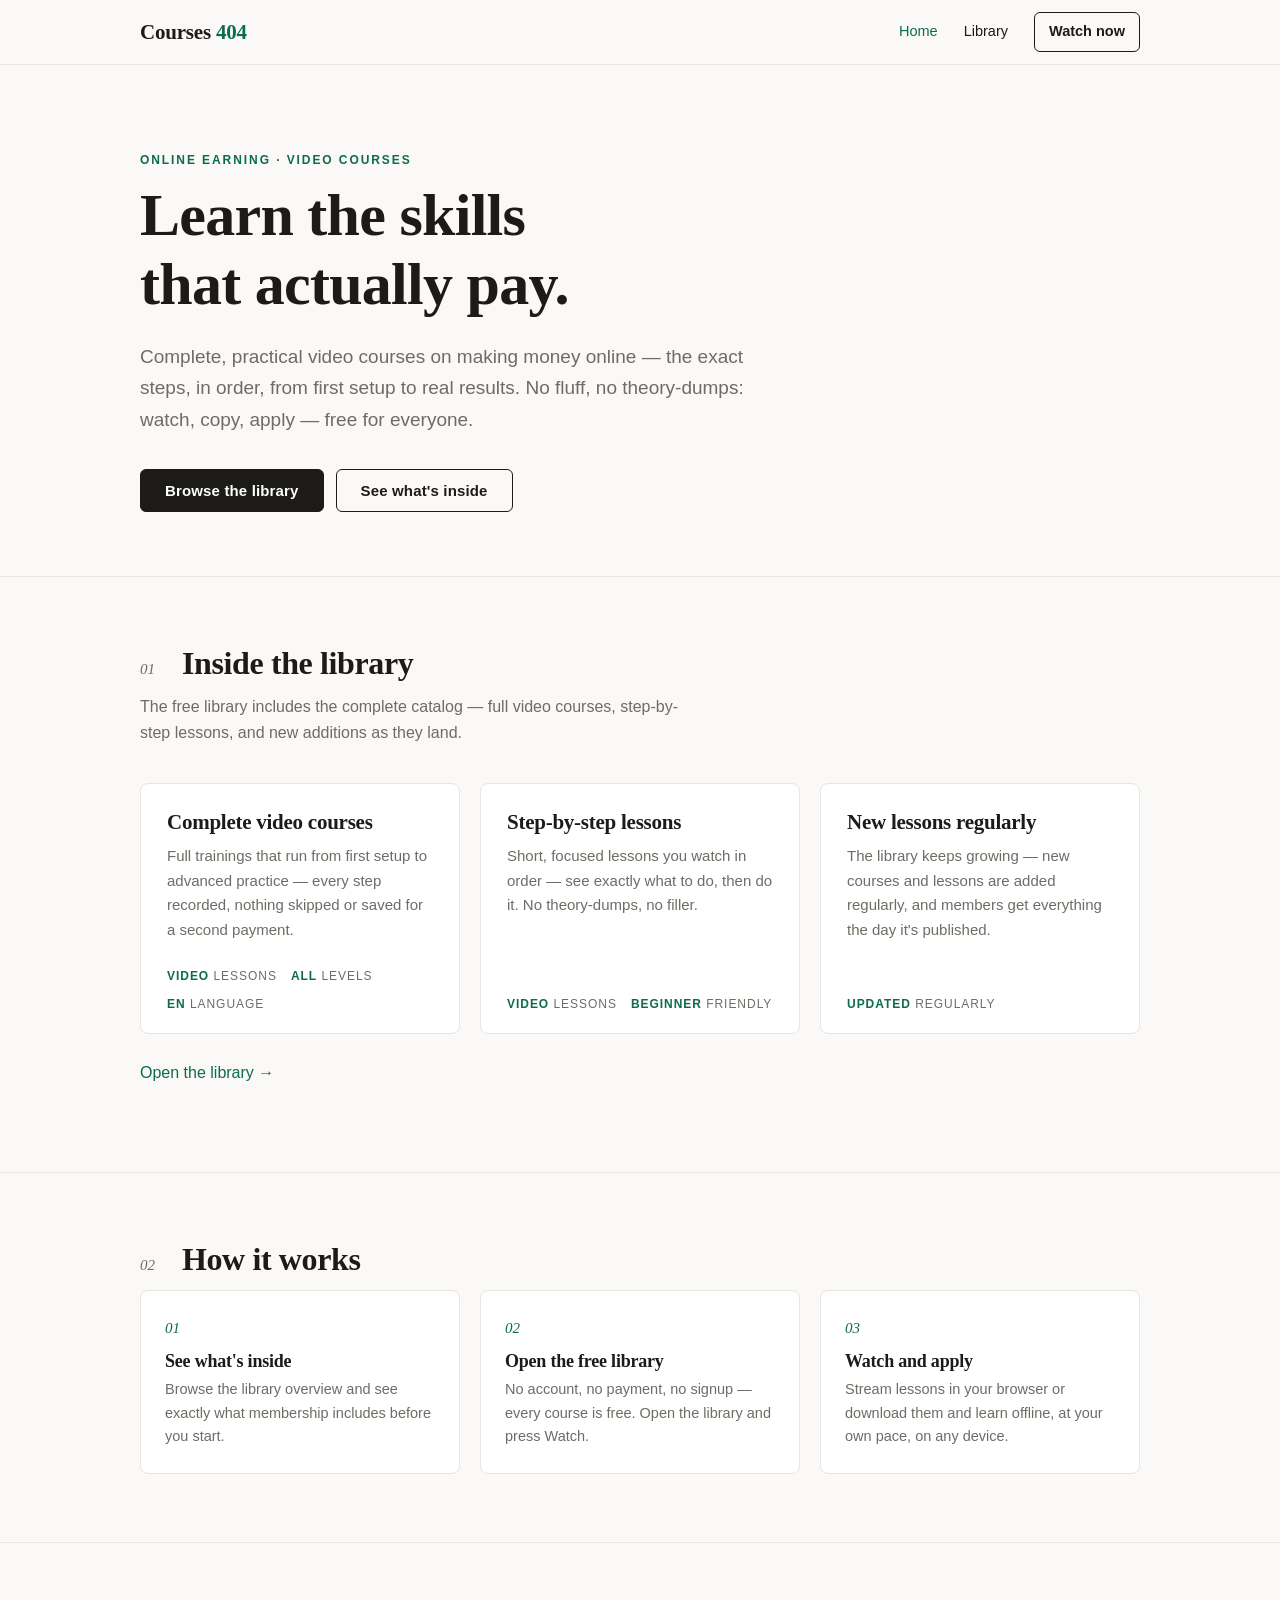
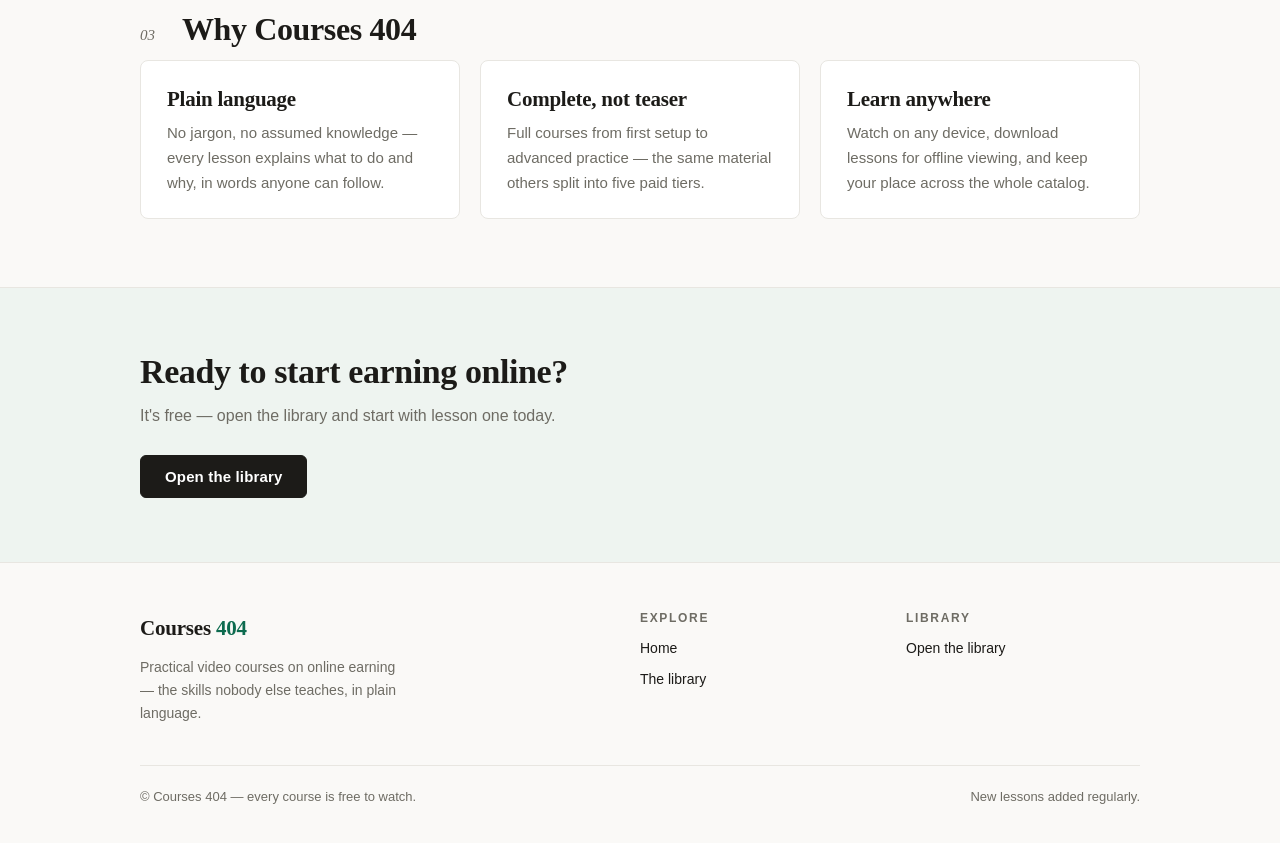
==== docs/index.html @ 945742cc "Initial commit" ====
<!doctype html>
<html lang="en">
<head>
<meta charset="utf-8">
<meta name="viewport" content="width=device-width, initial-scale=1">
<title>Courses 404 — Online Earning Video Courses</title>
<meta name="description" content="Free practical video courses on online earning — complete trainings that teach skills that pay, in plain language, at your own pace.">
<link rel="canonical" href="https://__SITE_URL__/">
<link rel="icon" href="data:image/svg+xml,%3Csvg xmlns='http://www.w3.org/2000/svg' viewBox='0 0 64 64'%3E%3Crect width='64' height='64' rx='12' fill='%231c1b18'/%3E%3Ctext x='32' y='42' font-family='Georgia,serif' font-size='30' font-weight='bold' fill='%23ffffff' text-anchor='middle'%3E404%3C/text%3E%3C/svg%3E">
<meta property="og:type" content="website">
<meta property="og:site_name" content="Courses 404">
<meta property="og:title" content="Courses 404 — Online Earning Video Courses">
<meta property="og:description" content="Free practical video courses on online earning — complete trainings that teach skills that pay, in plain language, at your own pace.">
<meta property="og:url" content="https://__SITE_URL__/">
<meta property="og:image" content="https://__SITE_URL__/assets/og-image.png">
<meta name="twitter:card" content="summary_large_image">
<meta name="twitter:title" content="Courses 404 — Online Earning Video Courses">
<meta name="twitter:description" content="Free practical video courses on online earning — complete trainings that teach skills that pay, in plain language, at your own pace.">
<meta name="twitter:image" content="https://__SITE_URL__/assets/og-image.png">


<script type="application/ld+json">
{"@context":"https://schema.org","@type":"WebSite",
 "name":"Courses 404",
 "url":"https://__SITE_URL__/",
 "description":"Free practical video courses on online earning — complete trainings that teach skills that pay, in plain language, at your own pace.",
 "publisher":{"@type":"Organization","name":"Courses 404",
              "url":"https://__SITE_URL__/"}}
</script>
<!-- ✏️ Google Search Console: after verifying at search.google.com/search-console,
     paste your meta tag content below and remove the comment markers.
<meta name="google-site-verification" content="PASTE_YOUR_CODE_HERE"> -->

<style>
:root{
  --bg:#faf9f7; --surface:#ffffff; --ink:#1c1b18; --muted:#6e6c64;
  --line:#e8e6e1; --line-strong:#d9d6ce;
  --accent:#0d6b4f; --accent-dark:#0a5740; --accent-soft:#eef4f0;
  --radius:8px;
  --serif:"Iowan Old Style","Palatino Linotype",Palatino,Georgia,"Times New Roman",serif;
  --sans:-apple-system,BlinkMacSystemFont,"Segoe UI",Roboto,"Helvetica Neue",Arial,sans-serif;
  --mono:ui-monospace,"SF Mono",SFMono-Regular,Menlo,Consolas,monospace;
}
*{box-sizing:border-box}
body{margin:0;background:var(--bg);color:var(--ink);font:16px/1.65 var(--sans);
  -webkit-font-smoothing:antialiased;text-rendering:optimizeLegibility}
.container{max-width:1080px;margin:0 auto;padding:0 clamp(20px,4vw,40px)}
a{color:var(--accent);text-decoration:none}
a:hover{text-decoration:underline}
img{max-width:100%;display:block}
h1,h2,h3{font-family:var(--serif);font-weight:600;letter-spacing:-.012em;line-height:1.15}
p{margin:0 0 1.1em}
:focus-visible{outline:2px solid var(--accent);outline-offset:2px}

/* ── header ─────────────────────────────────────────── */
.site-header{border-bottom:1px solid var(--line);background:var(--bg);
  position:sticky;top:0;z-index:20}
.header-inner{display:flex;align-items:center;justify-content:space-between;
  gap:20px;min-height:64px}
.brand{font-family:var(--serif);font-size:21px;font-weight:700;color:var(--ink);
  letter-spacing:-.01em}
.brand:hover{text-decoration:none}
.brand em{font-style:normal;color:var(--accent)}
.site-nav{display:flex;align-items:center;gap:26px}
.site-nav a{color:var(--ink);font-size:14.5px;font-weight:500}
.site-nav a:hover{color:var(--accent);text-decoration:none}
.site-nav a.active{color:var(--accent)}
.site-nav a.nav-cta{border:1px solid var(--ink);border-radius:6px;padding:7px 14px;
  font-weight:600;transition:.15s}
.site-nav a.nav-cta:hover{background:var(--ink);color:#fff}
.nav-toggle{display:none;background:none;border:1px solid var(--line-strong);
  border-radius:6px;padding:8px 12px;font:600 13px var(--sans);color:var(--ink);
  cursor:pointer}
@media(max-width:760px){
  .nav-toggle{display:block}
  .site-nav{display:none;position:absolute;top:64px;left:0;right:0;
    background:var(--bg);border-bottom:1px solid var(--line);flex-direction:column;
    align-items:flex-start;gap:0;padding:8px 24px 16px}
  .site-nav a{padding:10px 0;width:100%;border-top:1px solid var(--line)}
  .site-nav a.nav-cta{border:0;padding:10px 0;width:100%}
  .site-nav.open{display:flex}
}

/* ── buttons ────────────────────────────────────────── */
.btn{display:inline-block;padding:12px 24px;border-radius:6px;border:1px solid var(--ink);
  font:600 15px var(--sans);cursor:pointer;text-decoration:none;transition:.15s;
  letter-spacing:.01em}
.btn:hover{text-decoration:none}
.btn-primary{background:var(--ink);color:#fff}
.btn-primary:hover{background:#000}
.btn-outline{background:transparent;color:var(--ink)}
.btn-outline:hover{border-color:var(--accent);color:var(--accent)}
.btn-sm{padding:8px 14px;font-size:13.5px}

/* ── hero / sections ───────────────────────────────── */
.hero{padding-top:88px;padding-bottom:64px}
.eyebrow{font:600 12px var(--sans);letter-spacing:.16em;text-transform:uppercase;
  color:var(--accent);margin:0 0 14px}
.hero h1{font-size:clamp(38px,5.6vw,60px);margin:0 0 22px;max-width:16ch}
.hero .lead{font-size:19px;color:var(--muted);max-width:58ch;margin:0 0 34px}
.hero .actions{display:flex;gap:12px;flex-wrap:wrap}
.section{border-top:1px solid var(--line);padding:68px 0}
.section-head{display:flex;align-items:baseline;gap:14px;margin-bottom:12px}
.section-head .no{font-family:var(--serif);font-style:italic;color:var(--muted);
  font-size:15px;min-width:28px}
.section-head h2{font-size:clamp(26px,3.4vw,32px);margin:0}
.section-sub{color:var(--muted);max-width:62ch;margin:0 0 36px}

/* ── cards ──────────────────────────────────────────── */
.grid{display:grid;gap:20px;grid-template-columns:repeat(auto-fill,minmax(300px,1fr))}
.card{background:var(--surface);border:1px solid var(--line);border-radius:var(--radius);
  padding:26px 26px 22px;display:flex;flex-direction:column;gap:10px;
  transition:border-color .15s}
.card:hover{border-color:var(--line-strong)}
.card h3{font-size:21px;margin:0}
.card p{color:var(--muted);font-size:15px;margin:0}
.card .meta{margin-top:auto;padding-top:16px;display:flex;gap:14px;flex-wrap:wrap;
  font:500 12px var(--sans);letter-spacing:.08em;text-transform:uppercase;color:var(--muted)}
.card .meta b{color:var(--accent);font-weight:600}

/* course detail card */
.course-card{grid-column:1/-1;display:grid;gap:28px;
  grid-template-columns:1.4fr 1fr}
@media(max-width:820px){.course-card{grid-template-columns:1fr}}
.course-card ul{margin:14px 0 0;padding:0;list-style:none}
.course-card ul li{padding:9px 0 9px 26px;border-top:1px solid var(--line);
  font-size:15px;position:relative}
.course-card ul li::before{content:"";position:absolute;left:2px;top:16px;width:10px;
  height:10px;border:2px solid var(--accent);border-radius:50%}

/* ── steps ──────────────────────────────────────────── */
.steps{display:grid;gap:20px;grid-template-columns:repeat(auto-fit,minmax(240px,1fr));
  counter-reset:step}
.step{background:var(--surface);border:1px solid var(--line);border-radius:var(--radius);
  padding:24px}
.step::before{counter-increment:step;content:counter(step,decimal-leading-zero);
  font-family:var(--serif);font-style:italic;font-size:15px;color:var(--accent)}
.step h3{font-size:18px;margin:10px 0 6px}
.step p{color:var(--muted);font-size:14.5px;margin:0}

/* ── CTA band / footer ──────────────────────────────── */
.cta-band{border-top:1px solid var(--line);background:var(--accent-soft);padding:64px 0}
.cta-band h2{font-size:clamp(26px,3.4vw,34px);margin:0 0 12px}
.cta-band p{color:var(--muted);max-width:56ch;margin:0 0 26px}
.site-footer{border-top:1px solid var(--line);padding:48px 0 36px;font-size:14px}
.footer-grid{display:grid;gap:32px;grid-template-columns:2fr 1fr 1fr}
@media(max-width:720px){.footer-grid{grid-template-columns:1fr}}
.site-footer h4{font:600 12px var(--sans);letter-spacing:.14em;text-transform:uppercase;
  color:var(--muted);margin:0 0 12px}
.site-footer a{color:var(--ink)}
.site-footer a:hover{color:var(--accent)}
.site-footer .about{color:var(--muted);max-width:34ch;margin:10px 0 0}
.footer-links{display:flex;flex-direction:column;gap:8px}
.foot-bottom{border-top:1px solid var(--line);margin-top:40px;padding-top:20px;
  color:var(--muted);font-size:13px;display:flex;justify-content:space-between;
  gap:12px;flex-wrap:wrap}

/* ── prose pages (about/faq/contact) ────────────────── */
.page-head{padding-top:64px;padding-bottom:40px;border-bottom:1px solid var(--line)}
.page-head h1{font-size:clamp(34px,5vw,48px);margin:8px 0 14px}
.page-head .lead{color:var(--muted);font-size:18px;max-width:60ch;margin:0}
.prose{padding-top:48px;padding-bottom:64px;max-width:720px}
.prose h2{font-size:24px;margin:44px 0 14px}
.prose h3{font-size:19px;margin:32px 0 10px}
.faq-item{border-top:1px solid var(--line);padding:22px 0}
.faq-item h3{font-size:17.5px;margin:0 0 8px;font-family:var(--sans);font-weight:600}
.faq-item p{color:var(--muted);margin:0}
.contact-card{background:var(--surface);border:1px solid var(--line);
  border-radius:var(--radius);padding:30px;margin-top:8px}
.contact-card a{font-size:17px;font-weight:600}
.note{border-left:3px solid var(--accent);background:var(--accent-soft);
  padding:14px 18px;border-radius:0 6px 6px 0;font-size:14.5px;color:var(--ink)}
</style>
</head>
<body>
<header class="site-header">
  <div class="container header-inner">
    <a class="brand" href="index.html">Courses&nbsp;<em>404</em></a>
    <nav class="site-nav" id="nav">
      <a href="index.html" class="active">Home</a>
      <a href="library.html">Library</a>
      <a class="nav-cta" href="library.html">Watch now</a>
    </nav>
    <button class="nav-toggle" id="navToggle" aria-controls="nav" aria-expanded="false">Menu</button>
  </div>
</header>

<main>
  <section class="hero container">
    <!-- ✏️ EDIT ME: your main headline + intro. These words are what Google ranks. -->
    <p class="eyebrow">Online earning · video courses</p>
    <h1>Learn the skills that actually pay.</h1>
    <p class="lead">Complete, practical video courses on making money online —
    the exact steps, in order, from first setup to real results.
    No fluff, no theory-dumps: watch, copy, apply — free for everyone.</p>
    <div class="actions">
      <a class="btn btn-primary" href="library.html">Browse the library</a>
      <a class="btn btn-outline" href="#courses">See what's inside</a>
    </div>
  </section>

  <section class="section" id="courses">
    <div class="container">
      <div class="section-head"><span class="no">01</span><h2>Inside the library</h2></div>
      <p class="section-sub">The free library includes the complete catalog — full
      video courses, step-by-step lessons, and new additions as they land.</p>
      <div class="grid">
        <article class="card">
          <h3>Complete video courses</h3>
          <p>Full trainings that run from first setup to advanced practice —
          every step recorded, nothing skipped or saved for a second payment.</p>
          <div class="meta"><span><b>Video</b> lessons</span><span><b>All</b> levels</span><span><b>EN</b> language</span></div>
        </article>
        <article class="card">
          <h3>Step-by-step lessons</h3>
          <p>Short, focused lessons you watch in order — see exactly what to
          do, then do it. No theory-dumps, no filler.</p>
          <div class="meta"><span><b>Video</b> lessons</span><span><b>Beginner</b> friendly</span></div>
        </article>
        <article class="card">
          <h3>New lessons regularly</h3>
          <p>The library keeps growing — new courses and lessons are added
          regularly, and members get everything the day it's published.</p>
          <div class="meta"><span><b>Updated</b> regularly</span></div>
        </article>
      </div>
      <p style="margin-top:26px"><a href="library.html">Open the library →</a></p>
    </div>
  </section>

  <section class="section">
    <div class="container">
      <div class="section-head"><span class="no">02</span><h2>How it works</h2></div>
      <div class="steps">
        <div class="step">
          <h3>See what's inside</h3>
          <p>Browse the library overview and see exactly what membership
          includes before you start.</p>
        </div>
        <div class="step">
          <h3>Open the free library</h3>
          <p>No account, no payment, no signup — every course is free.
          Open the library and press Watch.</p>
        </div>
        <div class="step">
          <h3>Watch and apply</h3>
          <p>Stream lessons in your browser or download them and learn offline,
          at your own pace, on any device.</p>
        </div>
      </div>
    </div>
  </section>

  <section class="section">
    <div class="container">
      <div class="section-head"><span class="no">03</span><h2>Why Courses 404</h2></div>
      <div class="grid">
        <article class="card">
          <h3>Plain language</h3>
          <p>No jargon, no assumed knowledge — every lesson explains what to
          do and why, in words anyone can follow.</p>
        </article>
        <article class="card">
          <h3>Complete, not teaser</h3>
          <p>Full courses from first setup to advanced practice — the same
          material others split into five paid tiers.</p>
        </article>
        <article class="card">
          <h3>Learn anywhere</h3>
          <p>Watch on any device, download lessons for offline viewing, and
          keep your place across the whole catalog.</p>
        </article>
      </div>
    </div>
  </section>

  <section class="cta-band">
    <div class="container">
      <h2>Ready to start earning online?</h2>
      <p>It's free — open the library and start with lesson one
      today.</p>
      <a class="btn btn-primary" href="library.html">Open the library</a>
    </div>
  </section>
</main>

<footer class="site-footer">
  <div class="container">
    <div class="footer-grid">
      <div>
        <a class="brand" href="index.html">Courses&nbsp;<em>404</em></a>
        <p class="about">Practical video courses on online earning — the skills
        nobody else teaches, in plain language.</p>
      </div>
      <div>
        <h4>Explore</h4>
        <div class="footer-links">
          <a href="index.html">Home</a>
          <a href="library.html">The library</a>
        </div>
      </div>
      <div>
        <h4>Library</h4>
        <div class="footer-links">
          <a href="library.html">Open the library</a>
        </div>
      </div>
    </div>
    <div class="foot-bottom">
      <span>© Courses 404 — every course is free to watch.</span>
      <span>New lessons added regularly.</span>
    </div>
  </div>
</footer>
<script>
(function(){var b=document.getElementById('navToggle'),n=document.getElementById('nav');
if(!b||!n)return;b.addEventListener('click',function(){var o=n.classList.toggle('open');
b.setAttribute('aria-expanded',o)});})();
</script>
</body>
</html>
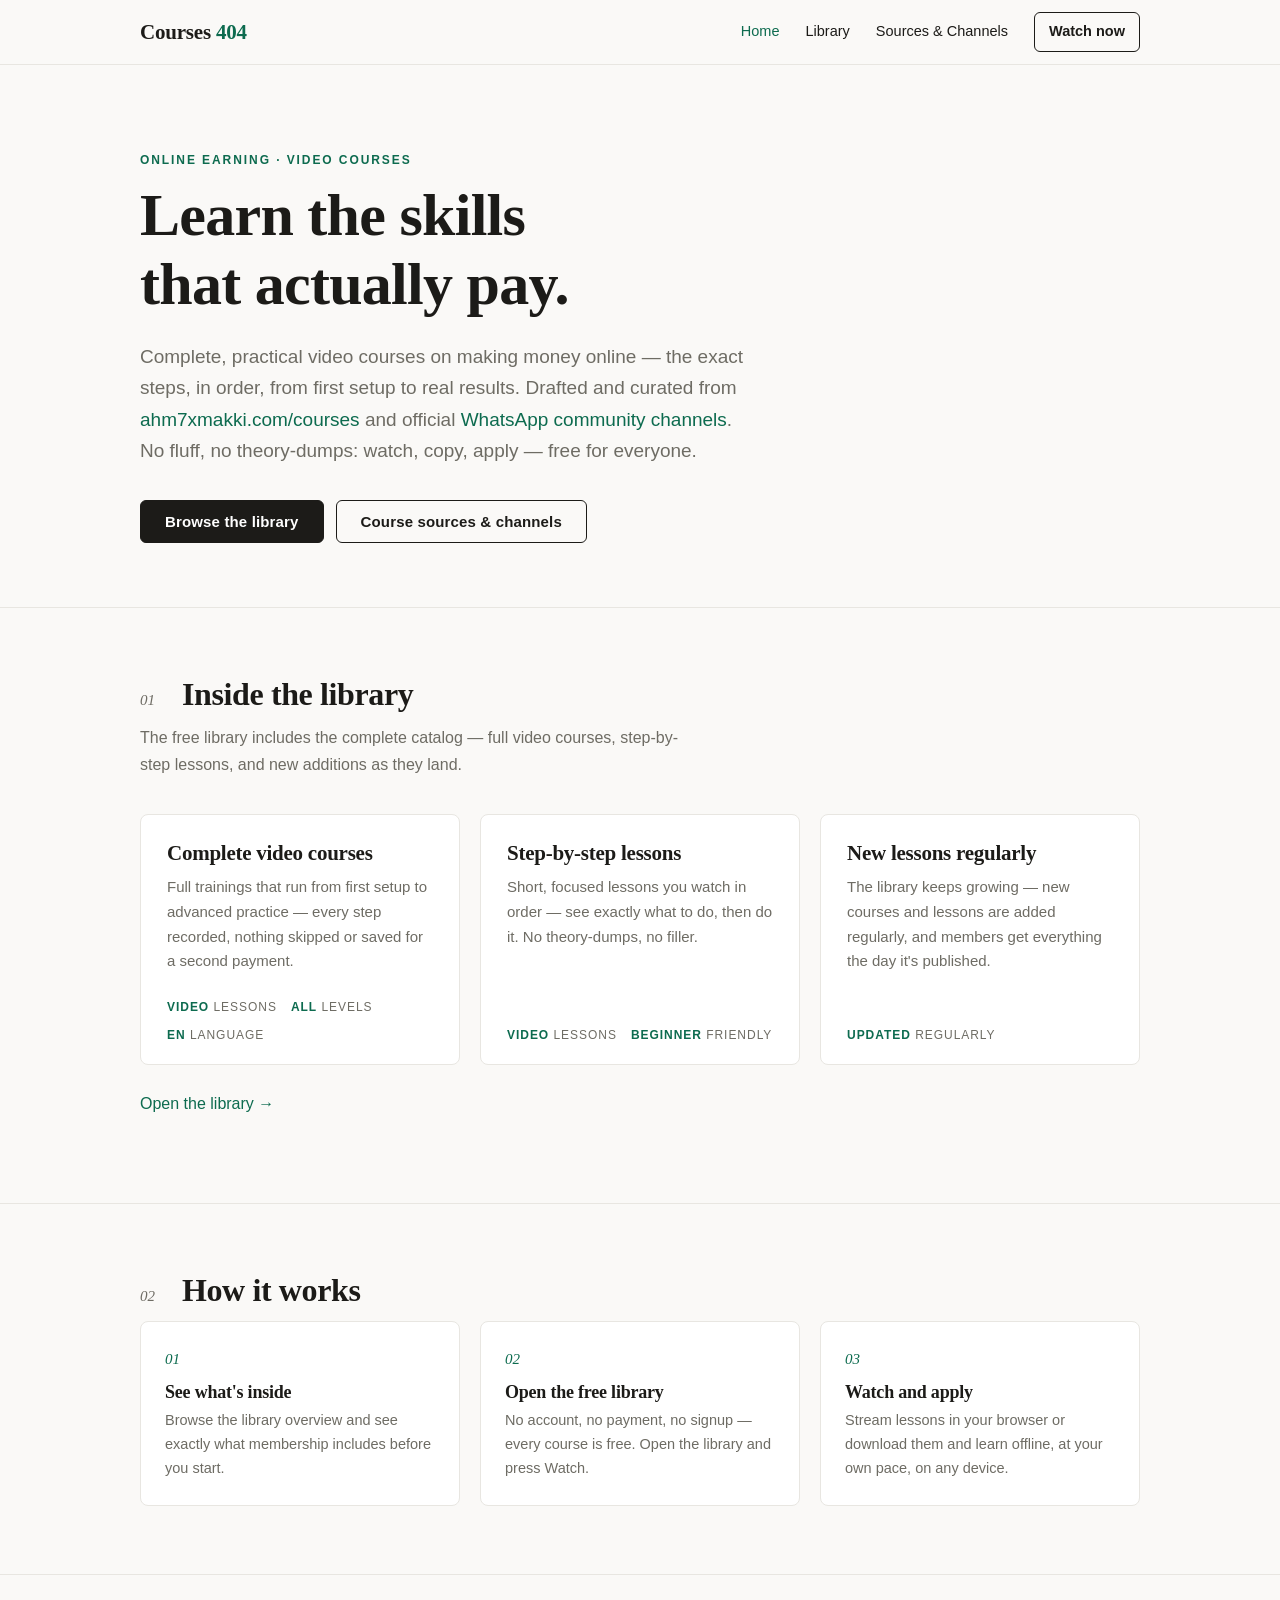
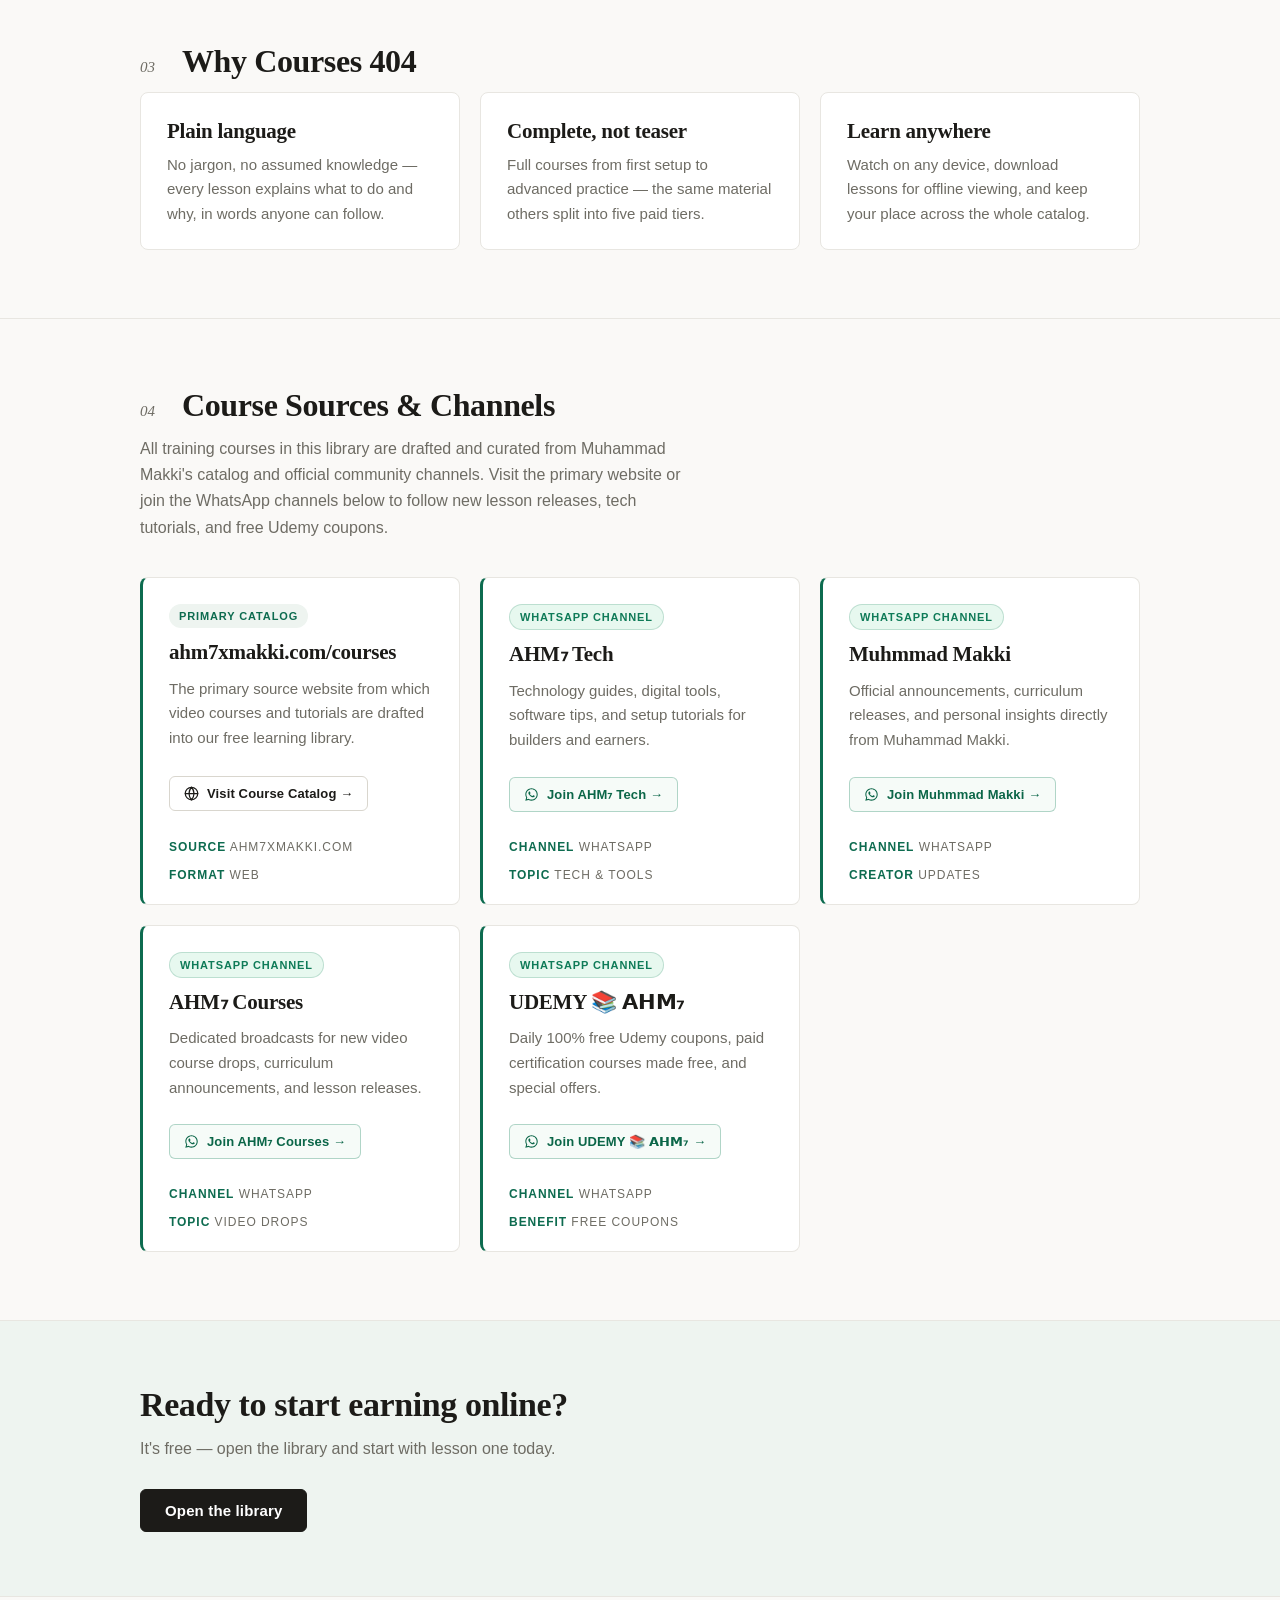
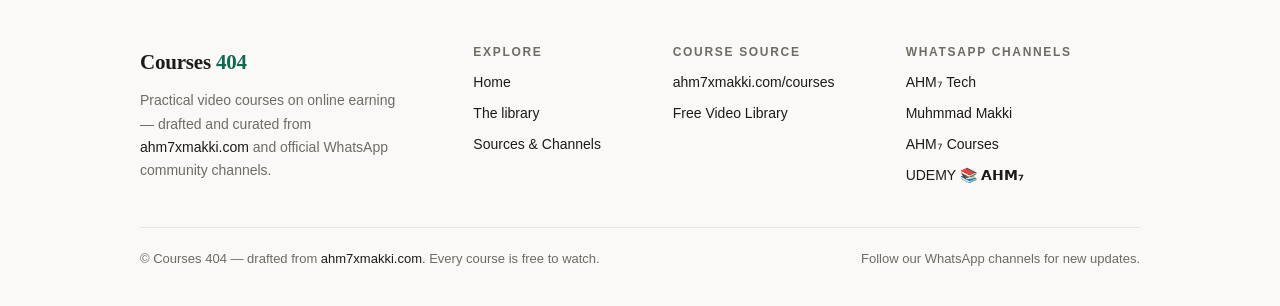
==== commit 79d5fc53: "Add course source attribution and official WhatsApp channels" ====
--- a/docs/index.html
+++ b/docs/index.html
@@ -5,27 +5,27 @@
 <meta name="viewport" content="width=device-width, initial-scale=1">
 <title>Courses 404 — Online Earning Video Courses</title>
 <meta name="description" content="Free practical video courses on online earning — complete trainings that teach skills that pay, in plain language, at your own pace.">
-<link rel="canonical" href="https://__SITE_URL__/">
+<link rel="canonical" href="https://rutaabali3.github.io/COURSES_404/">
 <link rel="icon" href="data:image/svg+xml,%3Csvg xmlns='http://www.w3.org/2000/svg' viewBox='0 0 64 64'%3E%3Crect width='64' height='64' rx='12' fill='%231c1b18'/%3E%3Ctext x='32' y='42' font-family='Georgia,serif' font-size='30' font-weight='bold' fill='%23ffffff' text-anchor='middle'%3E404%3C/text%3E%3C/svg%3E">
 <meta property="og:type" content="website">
 <meta property="og:site_name" content="Courses 404">
 <meta property="og:title" content="Courses 404 — Online Earning Video Courses">
 <meta property="og:description" content="Free practical video courses on online earning — complete trainings that teach skills that pay, in plain language, at your own pace.">
-<meta property="og:url" content="https://__SITE_URL__/">
-<meta property="og:image" content="https://__SITE_URL__/assets/og-image.png">
+<meta property="og:url" content="https://rutaabali3.github.io/COURSES_404/">
+<meta property="og:image" content="https://rutaabali3.github.io/COURSES_404/assets/og-image.png">
 <meta name="twitter:card" content="summary_large_image">
 <meta name="twitter:title" content="Courses 404 — Online Earning Video Courses">
 <meta name="twitter:description" content="Free practical video courses on online earning — complete trainings that teach skills that pay, in plain language, at your own pace.">
-<meta name="twitter:image" content="https://__SITE_URL__/assets/og-image.png">
+<meta name="twitter:image" content="https://rutaabali3.github.io/COURSES_404/assets/og-image.png">
 
 
 <script type="application/ld+json">
 {"@context":"https://schema.org","@type":"WebSite",
  "name":"Courses 404",
- "url":"https://__SITE_URL__/",
+ "url":"https://rutaabali3.github.io/COURSES_404/",
  "description":"Free practical video courses on online earning — complete trainings that teach skills that pay, in plain language, at your own pace.",
  "publisher":{"@type":"Organization","name":"Courses 404",
-              "url":"https://__SITE_URL__/"}}
+              "url":"https://rutaabali3.github.io/COURSES_404/"}}
 </script>
 <!-- ✏️ Google Search Console: after verifying at search.google.com/search-console,
      paste your meta tag content below and remove the comment markers.
@@ -143,8 +143,9 @@
 .cta-band h2{font-size:clamp(26px,3.4vw,34px);margin:0 0 12px}
 .cta-band p{color:var(--muted);max-width:56ch;margin:0 0 26px}
 .site-footer{border-top:1px solid var(--line);padding:48px 0 36px;font-size:14px}
-.footer-grid{display:grid;gap:32px;grid-template-columns:2fr 1fr 1fr}
-@media(max-width:720px){.footer-grid{grid-template-columns:1fr}}
+.footer-grid{display:grid;gap:32px;grid-template-columns:1.8fr 1fr 1.2fr 1.4fr}
+@media(max-width:880px){.footer-grid{grid-template-columns:1fr 1fr}}
+@media(max-width:540px){.footer-grid{grid-template-columns:1fr}}
 .site-footer h4{font:600 12px var(--sans);letter-spacing:.14em;text-transform:uppercase;
   color:var(--muted);margin:0 0 12px}
 .site-footer a{color:var(--ink)}
@@ -154,6 +155,20 @@
 .foot-bottom{border-top:1px solid var(--line);margin-top:40px;padding-top:20px;
   color:var(--muted);font-size:13px;display:flex;justify-content:space-between;
   gap:12px;flex-wrap:wrap}
+
+/* ── source cards ───────────────────────────────────── */
+.source-card{border-left:3px solid var(--accent);gap:12px;transition:transform .15s, border-color .15s}
+.source-card:hover{transform:translateY(-2px);border-color:var(--accent)}
+.source-badge{display:inline-flex;align-items:center;gap:6px;font-size:11px;font-weight:600;
+  letter-spacing:.08em;text-transform:uppercase;padding:3px 10px;border-radius:20px;
+  background:var(--accent-soft);color:var(--accent);width:fit-content}
+.source-badge.wa{background:#e7f8ef;color:#0f7b58;border:1px solid rgba(15,123,88,.2)}
+.source-link-wrap{margin-top:auto;padding-top:12px}
+.source-btn{display:inline-flex;align-items:center;gap:8px;font-size:13px;padding:9px 14px;
+  border-color:var(--line-strong);border-radius:6px}
+.source-btn:hover{background:var(--accent);color:#fff;border-color:var(--accent);text-decoration:none}
+.source-btn.wa-btn{color:#0b6648;border-color:rgba(15,123,88,.3);background:#f6fbf8}
+.source-btn.wa-btn:hover{background:#0f7b58;color:#fff;border-color:#0f7b58}
 
 /* ── prose pages (about/faq/contact) ────────────────── */
 .page-head{padding-top:64px;padding-bottom:40px;border-bottom:1px solid var(--line)}
@@ -179,6 +194,7 @@
     <nav class="site-nav" id="nav">
       <a href="index.html" class="active">Home</a>
       <a href="library.html">Library</a>
+      <a href="#sources">Sources &amp; Channels</a>
       <a class="nav-cta" href="library.html">Watch now</a>
     </nav>
     <button class="nav-toggle" id="navToggle" aria-controls="nav" aria-expanded="false">Menu</button>
@@ -192,10 +208,12 @@
     <h1>Learn the skills that actually pay.</h1>
     <p class="lead">Complete, practical video courses on making money online —
     the exact steps, in order, from first setup to real results.
+    Drafted and curated from <a href="https://ahm7xmakki.com/courses" target="_blank" rel="noopener">ahm7xmakki.com/courses</a>
+    and official <a href="#sources">WhatsApp community channels</a>.
     No fluff, no theory-dumps: watch, copy, apply — free for everyone.</p>
     <div class="actions">
       <a class="btn btn-primary" href="library.html">Browse the library</a>
-      <a class="btn btn-outline" href="#courses">See what's inside</a>
+      <a class="btn btn-outline" href="#sources">Course sources &amp; channels</a>
     </div>
   </section>
 
@@ -274,11 +292,83 @@
     </div>
   </section>
 
+  <section class="section" id="sources">
+    <div class="container">
+      <div class="section-head"><span class="no">04</span><h2>Course Sources &amp; Channels</h2></div>
+      <p class="section-sub">All training courses in this library are drafted and curated from Muhammad Makki's catalog and official community channels. Visit the primary website or join the WhatsApp channels below to follow new lesson releases, tech tutorials, and free Udemy coupons.</p>
+      <div class="grid">
+        <article class="card source-card">
+          <div class="source-badge">Primary Catalog</div>
+          <h3>ahm7xmakki.com/courses</h3>
+          <p>The primary source website from which video courses and tutorials are drafted into our free learning library.</p>
+          <div class="source-link-wrap">
+            <a class="btn btn-outline btn-sm source-btn" href="https://ahm7xmakki.com/courses" target="_blank" rel="noopener">
+              <svg width="15" height="15" viewBox="0 0 24 24" fill="none" stroke="currentColor" stroke-width="2" stroke-linecap="round" stroke-linejoin="round" aria-hidden="true"><circle cx="12" cy="12" r="10"></circle><line x1="2" y1="12" x2="22" y2="12"></line><path d="M12 2a15.3 15.3 0 0 1 4 10 15.3 15.3 0 0 1-4 10 15.3 15.3 0 0 1-4-10 15.3 15.3 0 0 1 4-10z"></path></svg>
+              Visit Course Catalog &rarr;
+            </a>
+          </div>
+          <div class="meta"><span><b>Source</b> ahm7xmakki.com</span><span><b>Format</b> Web</span></div>
+        </article>
+
+        <article class="card source-card">
+          <div class="source-badge wa">WhatsApp Channel</div>
+          <h3>AHM&#8327; Tech</h3>
+          <p>Technology guides, digital tools, software tips, and setup tutorials for builders and earners.</p>
+          <div class="source-link-wrap">
+            <a class="btn btn-outline btn-sm source-btn wa-btn" href="https://whatsapp.com/channel/0029VaOqbIr2P59sgcIri51d" target="_blank" rel="noopener">
+              <svg width="15" height="15" viewBox="0 0 24 24" fill="currentColor" aria-hidden="true"><path d="M12.04 2c-5.46 0-9.91 4.45-9.91 9.91 0 1.75.46 3.45 1.32 4.95L2.05 22l5.25-1.38c1.45.79 3.08 1.21 4.74 1.21 5.46 0 9.91-4.45 9.91-9.91 0-2.65-1.03-5.14-2.9-7.01A9.816 9.816 0 0 0 12.04 2zm.01 1.67c2.2 0 4.26.86 5.82 2.42a8.225 8.225 0 0 1 2.41 5.83c0 4.54-3.7 8.24-8.24 8.24-1.48 0-2.93-.4-4.2-1.15l-.3-.18-3.12.82.83-3.04-.2-.31a8.196 8.196 0 0 1-1.26-4.38c0-4.54 3.7-8.24 8.24-8.24zm4.52 11.66c-.19.53-1.11 1.04-1.53 1.1-.41.07-.94.1-1.52-.09-.35-.11-.8-.26-1.38-.51-2.44-1.06-4.04-3.55-4.16-3.71-.12-.17-.99-1.32-.99-2.52 0-1.2.63-1.79.85-2.03.23-.24.5-.3.67-.3.17 0 .34 0 .49.01.15.01.36-.06.56.43.21.5.71 1.74.78 1.87.06.13.1.28.02.45-.09.17-.13.28-.26.43-.13.15-.27.34-.39.46-.13.13-.26.27-.11.53.15.26.67 1.1 1.43 1.78.98.87 1.81 1.14 2.07 1.27.26.13.41.11.56-.06.15-.17.65-.75.82-1.01.17-.26.35-.22.58-.13.24.09 1.51.71 1.77.84.26.13.43.19.5.3.06.11.06.64-.13 1.17z"/></svg>
+              Join AHM&#8327; Tech &rarr;
+            </a>
+          </div>
+          <div class="meta"><span><b>Channel</b> WhatsApp</span><span><b>Topic</b> Tech &amp; Tools</span></div>
+        </article>
+
+        <article class="card source-card">
+          <div class="source-badge wa">WhatsApp Channel</div>
+          <h3>Muhmmad Makki</h3>
+          <p>Official announcements, curriculum releases, and personal insights directly from Muhammad Makki.</p>
+          <div class="source-link-wrap">
+            <a class="btn btn-outline btn-sm source-btn wa-btn" href="https://whatsapp.com/channel/0029Vb901QrFy724Izy9Wn0m" target="_blank" rel="noopener">
+              <svg width="15" height="15" viewBox="0 0 24 24" fill="currentColor" aria-hidden="true"><path d="M12.04 2c-5.46 0-9.91 4.45-9.91 9.91 0 1.75.46 3.45 1.32 4.95L2.05 22l5.25-1.38c1.45.79 3.08 1.21 4.74 1.21 5.46 0 9.91-4.45 9.91-9.91 0-2.65-1.03-5.14-2.9-7.01A9.816 9.816 0 0 0 12.04 2zm.01 1.67c2.2 0 4.26.86 5.82 2.42a8.225 8.225 0 0 1 2.41 5.83c0 4.54-3.7 8.24-8.24 8.24-1.48 0-2.93-.4-4.2-1.15l-.3-.18-3.12.82.83-3.04-.2-.31a8.196 8.196 0 0 1-1.26-4.38c0-4.54 3.7-8.24 8.24-8.24zm4.52 11.66c-.19.53-1.11 1.04-1.53 1.1-.41.07-.94.1-1.52-.09-.35-.11-.8-.26-1.38-.51-2.44-1.06-4.04-3.55-4.16-3.71-.12-.17-.99-1.32-.99-2.52 0-1.2.63-1.79.85-2.03.23-.24.5-.3.67-.3.17 0 .34 0 .49.01.15.01.36-.06.56.43.21.5.71 1.74.78 1.87.06.13.1.28.02.45-.09.17-.13.28-.26.43-.13.15-.27.34-.39.46-.13.13-.26.27-.11.53.15.26.67 1.1 1.43 1.78.98.87 1.81 1.14 2.07 1.27.26.13.41.11.56-.06.15-.17.65-.75.82-1.01.17-.26.35-.22.58-.13.24.09 1.51.71 1.77.84.26.13.43.19.5.3.06.11.06.64-.13 1.17z"/></svg>
+              Join Muhmmad Makki &rarr;
+            </a>
+          </div>
+          <div class="meta"><span><b>Channel</b> WhatsApp</span><span><b>Creator</b> Updates</span></div>
+        </article>
+
+        <article class="card source-card">
+          <div class="source-badge wa">WhatsApp Channel</div>
+          <h3>AHM&#8327; Courses</h3>
+          <p>Dedicated broadcasts for new video course drops, curriculum announcements, and lesson releases.</p>
+          <div class="source-link-wrap">
+            <a class="btn btn-outline btn-sm source-btn wa-btn" href="https://whatsapp.com/channel/0029VaeW5vf05MUaVgitg30e" target="_blank" rel="noopener">
+              <svg width="15" height="15" viewBox="0 0 24 24" fill="currentColor" aria-hidden="true"><path d="M12.04 2c-5.46 0-9.91 4.45-9.91 9.91 0 1.75.46 3.45 1.32 4.95L2.05 22l5.25-1.38c1.45.79 3.08 1.21 4.74 1.21 5.46 0 9.91-4.45 9.91-9.91 0-2.65-1.03-5.14-2.9-7.01A9.816 9.816 0 0 0 12.04 2zm.01 1.67c2.2 0 4.26.86 5.82 2.42a8.225 8.225 0 0 1 2.41 5.83c0 4.54-3.7 8.24-8.24 8.24-1.48 0-2.93-.4-4.2-1.15l-.3-.18-3.12.82.83-3.04-.2-.31a8.196 8.196 0 0 1-1.26-4.38c0-4.54 3.7-8.24 8.24-8.24zm4.52 11.66c-.19.53-1.11 1.04-1.53 1.1-.41.07-.94.1-1.52-.09-.35-.11-.8-.26-1.38-.51-2.44-1.06-4.04-3.55-4.16-3.71-.12-.17-.99-1.32-.99-2.52 0-1.2.63-1.79.85-2.03.23-.24.5-.3.67-.3.17 0 .34 0 .49.01.15.01.36-.06.56.43.21.5.71 1.74.78 1.87.06.13.1.28.02.45-.09.17-.13.28-.26.43-.13.15-.27.34-.39.46-.13.13-.26.27-.11.53.15.26.67 1.1 1.43 1.78.98.87 1.81 1.14 2.07 1.27.26.13.41.11.56-.06.15-.17.65-.75.82-1.01.17-.26.35-.22.58-.13.24.09 1.51.71 1.77.84.26.13.43.19.5.3.06.11.06.64-.13 1.17z"/></svg>
+              Join AHM&#8327; Courses &rarr;
+            </a>
+          </div>
+          <div class="meta"><span><b>Channel</b> WhatsApp</span><span><b>Topic</b> Video Drops</span></div>
+        </article>
+
+        <article class="card source-card">
+          <div class="source-badge wa">WhatsApp Channel</div>
+          <h3>UDEMY &#128218; &#120276;&#120283;&#120288;&#8327;</h3>
+          <p>Daily 100% free Udemy coupons, paid certification courses made free, and special offers.</p>
+          <div class="source-link-wrap">
+            <a class="btn btn-outline btn-sm source-btn wa-btn" href="https://whatsapp.com/channel/0029Var82nZCxoAskPVlhM2T" target="_blank" rel="noopener">
+              <svg width="15" height="15" viewBox="0 0 24 24" fill="currentColor" aria-hidden="true"><path d="M12.04 2c-5.46 0-9.91 4.45-9.91 9.91 0 1.75.46 3.45 1.32 4.95L2.05 22l5.25-1.38c1.45.79 3.08 1.21 4.74 1.21 5.46 0 9.91-4.45 9.91-9.91 0-2.65-1.03-5.14-2.9-7.01A9.816 9.816 0 0 0 12.04 2zm.01 1.67c2.2 0 4.26.86 5.82 2.42a8.225 8.225 0 0 1 2.41 5.83c0 4.54-3.7 8.24-8.24 8.24-1.48 0-2.93-.4-4.2-1.15l-.3-.18-3.12.82.83-3.04-.2-.31a8.196 8.196 0 0 1-1.26-4.38c0-4.54 3.7-8.24 8.24-8.24zm4.52 11.66c-.19.53-1.11 1.04-1.53 1.1-.41.07-.94.1-1.52-.09-.35-.11-.8-.26-1.38-.51-2.44-1.06-4.04-3.55-4.16-3.71-.12-.17-.99-1.32-.99-2.52 0-1.2.63-1.79.85-2.03.23-.24.5-.3.67-.3.17 0 .34 0 .49.01.15.01.36-.06.56.43.21.5.71 1.74.78 1.87.06.13.1.28.02.45-.09.17-.13.28-.26.43-.13.15-.27.34-.39.46-.13.13-.26.27-.11.53.15.26.67 1.1 1.43 1.78.98.87 1.81 1.14 2.07 1.27.26.13.41.11.56-.06.15-.17.65-.75.82-1.01.17-.26.35-.22.58-.13.24.09 1.51.71 1.77.84.26.13.43.19.5.3.06.11.06.64-.13 1.17z"/></svg>
+              Join UDEMY &#128218; &#120276;&#120283;&#120288;&#8327; &rarr;
+            </a>
+          </div>
+          <div class="meta"><span><b>Channel</b> WhatsApp</span><span><b>Benefit</b> Free Coupons</span></div>
+        </article>
+      </div>
+    </div>
+  </section>
+
   <section class="cta-band">
     <div class="container">
       <h2>Ready to start earning online?</h2>
-      <p>It's free — open the library and start with lesson one
-      today.</p>
+      <p>It's free — open the library and start with lesson one today.</p>
       <a class="btn btn-primary" href="library.html">Open the library</a>
     </div>
   </section>
@@ -289,26 +379,36 @@
     <div class="footer-grid">
       <div>
         <a class="brand" href="index.html">Courses&nbsp;<em>404</em></a>
-        <p class="about">Practical video courses on online earning — the skills
-        nobody else teaches, in plain language.</p>
+        <p class="about">Practical video courses on online earning — drafted and curated from <a href="https://ahm7xmakki.com/courses" target="_blank" rel="noopener">ahm7xmakki.com</a> and official WhatsApp community channels.</p>
       </div>
       <div>
         <h4>Explore</h4>
         <div class="footer-links">
           <a href="index.html">Home</a>
           <a href="library.html">The library</a>
+          <a href="#sources">Sources &amp; Channels</a>
         </div>
       </div>
       <div>
-        <h4>Library</h4>
+        <h4>Course Source</h4>
         <div class="footer-links">
-          <a href="library.html">Open the library</a>
+          <a href="https://ahm7xmakki.com/courses" target="_blank" rel="noopener">ahm7xmakki.com/courses</a>
+          <a href="library.html">Free Video Library</a>
+        </div>
+      </div>
+      <div>
+        <h4>WhatsApp Channels</h4>
+        <div class="footer-links">
+          <a href="https://whatsapp.com/channel/0029VaOqbIr2P59sgcIri51d" target="_blank" rel="noopener">AHM&#8327; Tech</a>
+          <a href="https://whatsapp.com/channel/0029Vb901QrFy724Izy9Wn0m" target="_blank" rel="noopener">Muhmmad Makki</a>
+          <a href="https://whatsapp.com/channel/0029VaeW5vf05MUaVgitg30e" target="_blank" rel="noopener">AHM&#8327; Courses</a>
+          <a href="https://whatsapp.com/channel/0029Var82nZCxoAskPVlhM2T" target="_blank" rel="noopener">UDEMY &#128218; &#120276;&#120283;&#120288;&#8327;</a>
         </div>
       </div>
     </div>
     <div class="foot-bottom">
-      <span>© Courses 404 — every course is free to watch.</span>
-      <span>New lessons added regularly.</span>
+      <span>&copy; Courses 404 — drafted from <a href="https://ahm7xmakki.com/courses" target="_blank" rel="noopener">ahm7xmakki.com</a>. Every course is free to watch.</span>
+      <span>Follow our WhatsApp channels for new updates.</span>
     </div>
   </div>
 </footer>
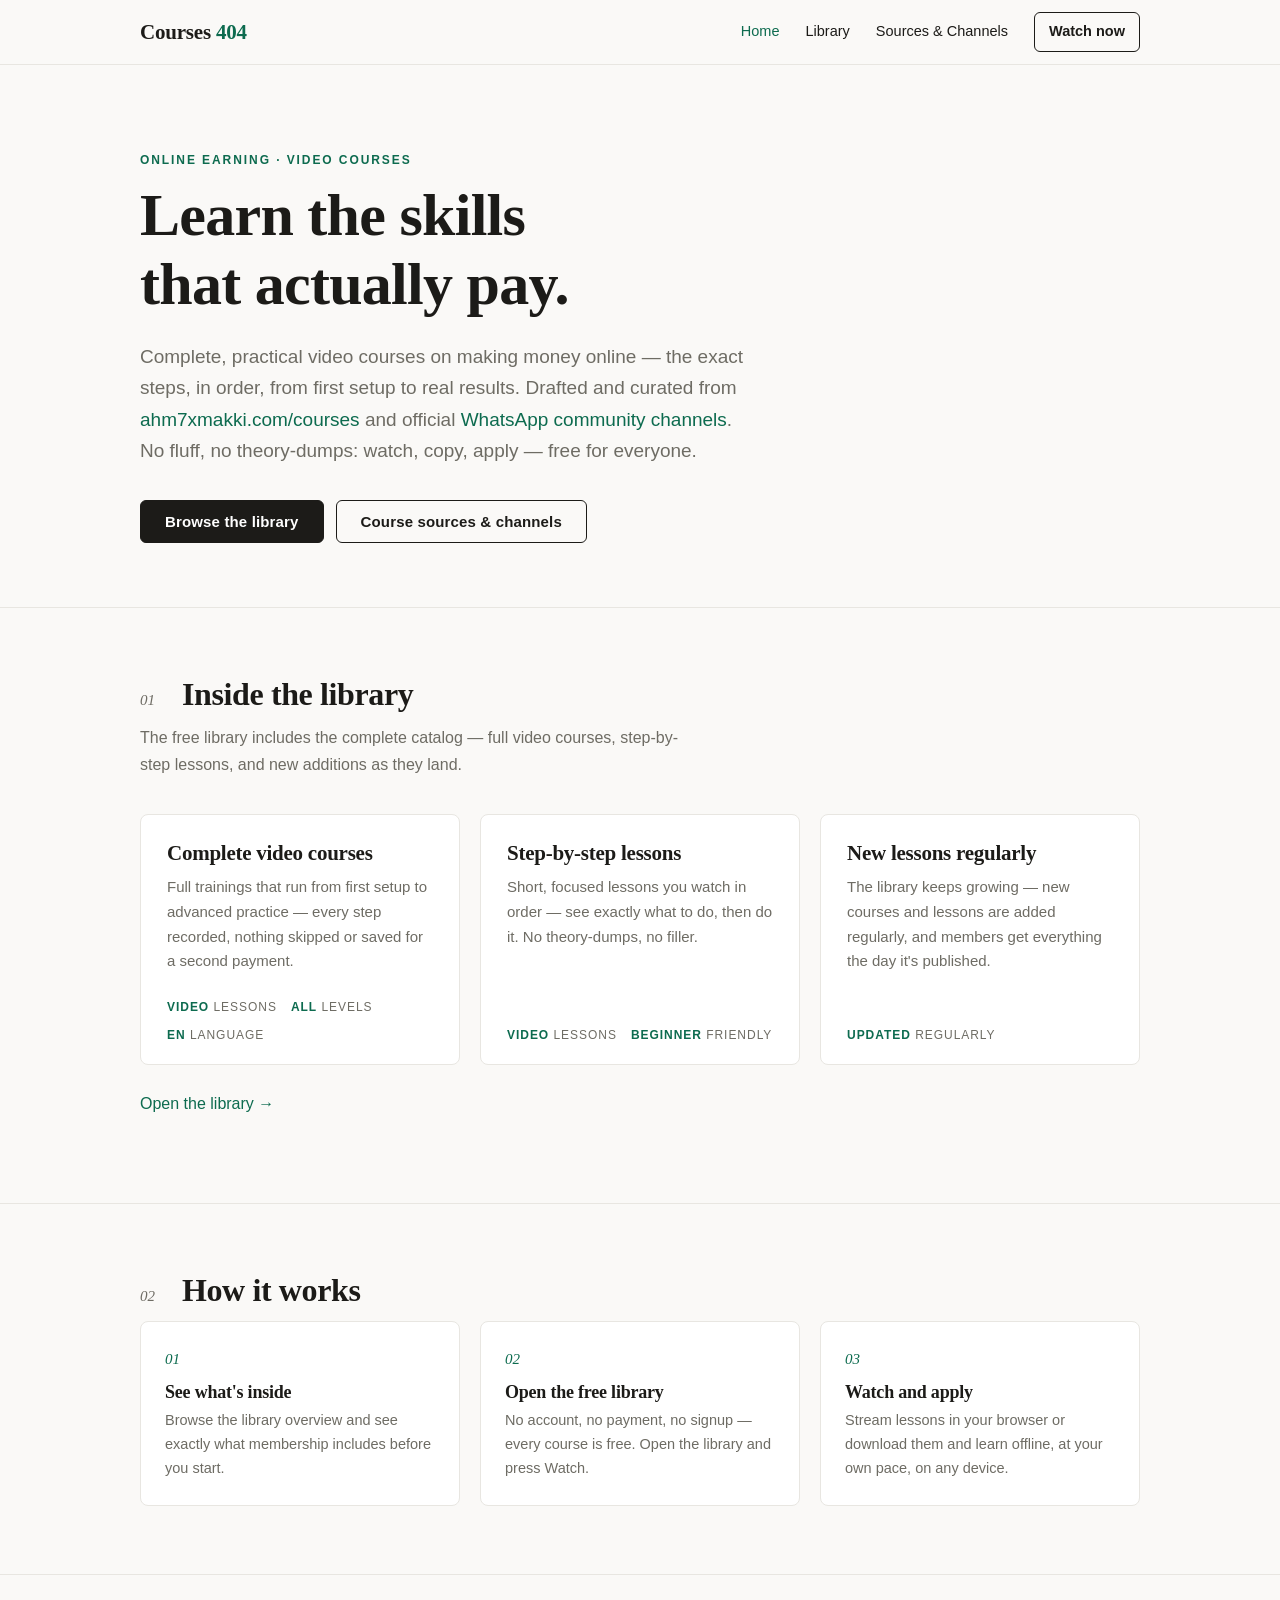
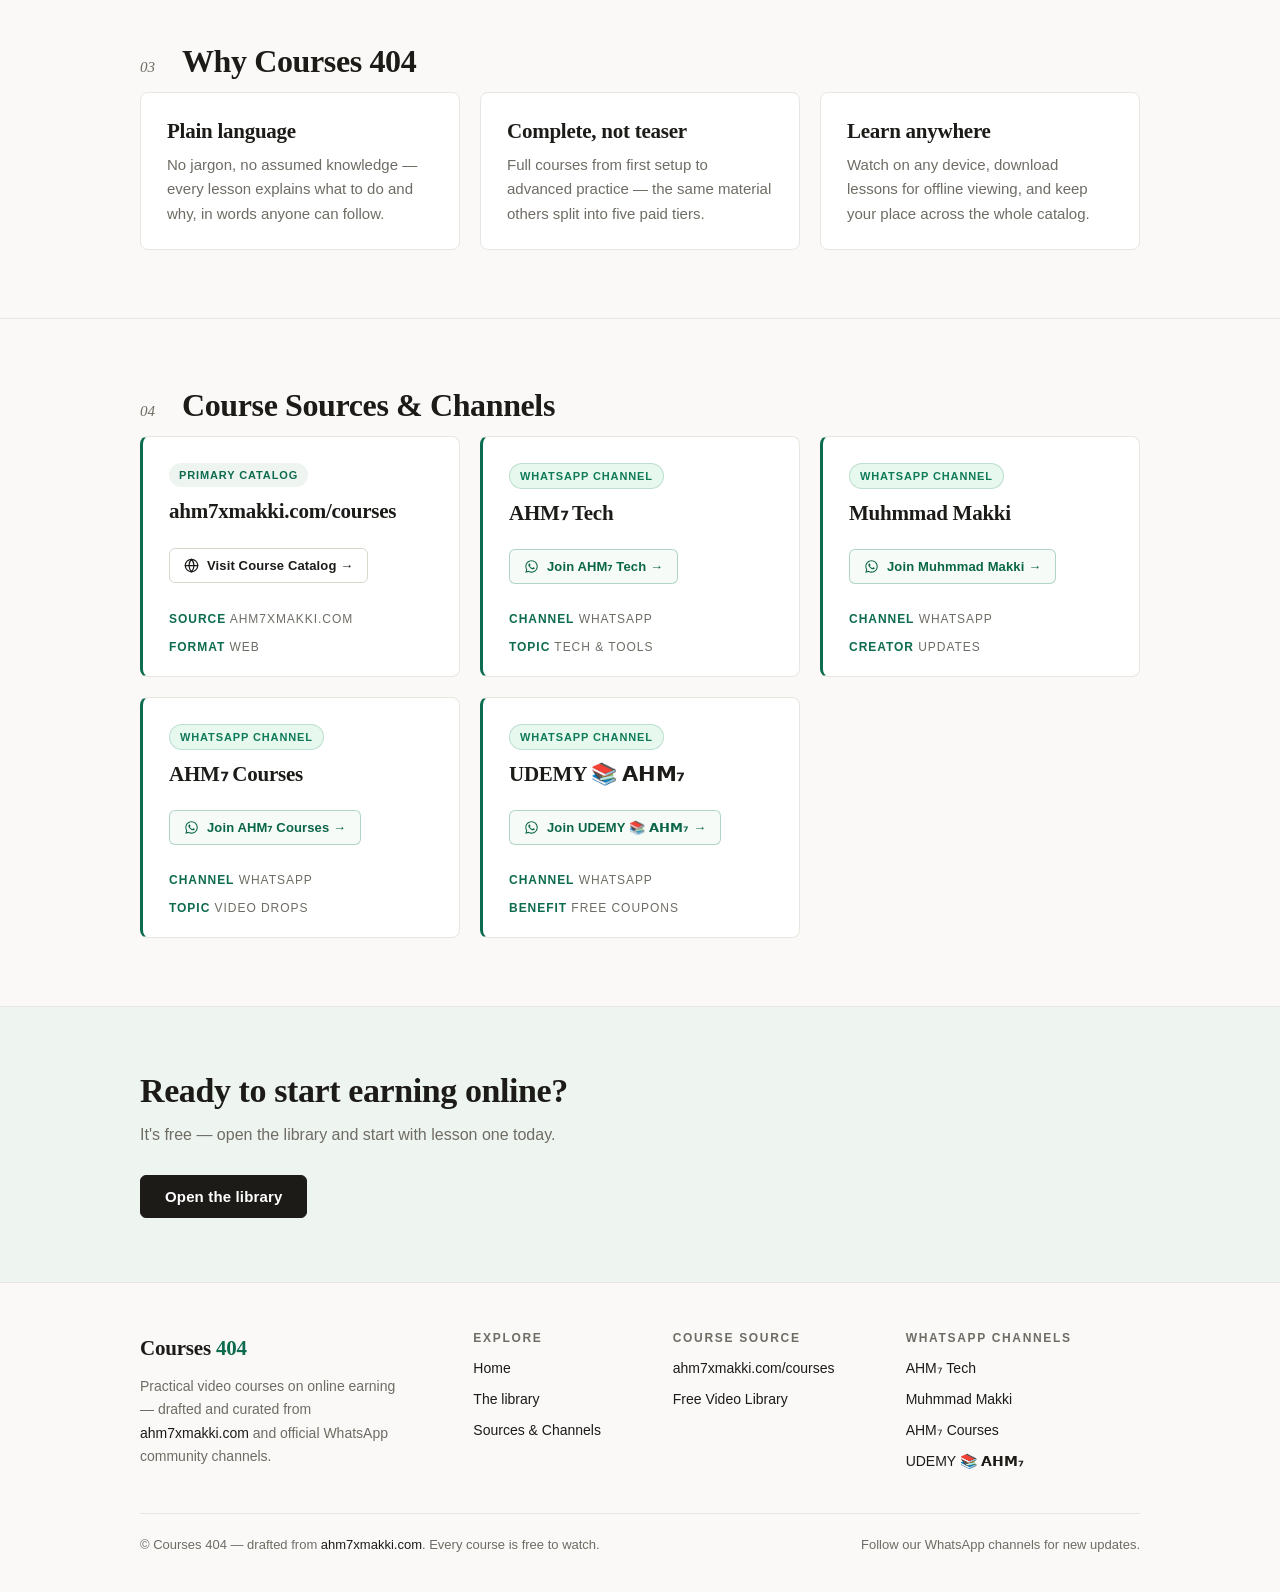
==== commit 038f7ea2: "Remove explanation paragraphs from course sources section" ====
--- a/docs/index.html
+++ b/docs/index.html
@@ -295,12 +295,10 @@
   <section class="section" id="sources">
     <div class="container">
       <div class="section-head"><span class="no">04</span><h2>Course Sources &amp; Channels</h2></div>
-      <p class="section-sub">All training courses in this library are drafted and curated from Muhammad Makki's catalog and official community channels. Visit the primary website or join the WhatsApp channels below to follow new lesson releases, tech tutorials, and free Udemy coupons.</p>
       <div class="grid">
         <article class="card source-card">
           <div class="source-badge">Primary Catalog</div>
           <h3>ahm7xmakki.com/courses</h3>
-          <p>The primary source website from which video courses and tutorials are drafted into our free learning library.</p>
           <div class="source-link-wrap">
             <a class="btn btn-outline btn-sm source-btn" href="https://ahm7xmakki.com/courses" target="_blank" rel="noopener">
               <svg width="15" height="15" viewBox="0 0 24 24" fill="none" stroke="currentColor" stroke-width="2" stroke-linecap="round" stroke-linejoin="round" aria-hidden="true"><circle cx="12" cy="12" r="10"></circle><line x1="2" y1="12" x2="22" y2="12"></line><path d="M12 2a15.3 15.3 0 0 1 4 10 15.3 15.3 0 0 1-4 10 15.3 15.3 0 0 1-4-10 15.3 15.3 0 0 1 4-10z"></path></svg>
@@ -313,7 +311,6 @@
         <article class="card source-card">
           <div class="source-badge wa">WhatsApp Channel</div>
           <h3>AHM&#8327; Tech</h3>
-          <p>Technology guides, digital tools, software tips, and setup tutorials for builders and earners.</p>
           <div class="source-link-wrap">
             <a class="btn btn-outline btn-sm source-btn wa-btn" href="https://whatsapp.com/channel/0029VaOqbIr2P59sgcIri51d" target="_blank" rel="noopener">
               <svg width="15" height="15" viewBox="0 0 24 24" fill="currentColor" aria-hidden="true"><path d="M12.04 2c-5.46 0-9.91 4.45-9.91 9.91 0 1.75.46 3.45 1.32 4.95L2.05 22l5.25-1.38c1.45.79 3.08 1.21 4.74 1.21 5.46 0 9.91-4.45 9.91-9.91 0-2.65-1.03-5.14-2.9-7.01A9.816 9.816 0 0 0 12.04 2zm.01 1.67c2.2 0 4.26.86 5.82 2.42a8.225 8.225 0 0 1 2.41 5.83c0 4.54-3.7 8.24-8.24 8.24-1.48 0-2.93-.4-4.2-1.15l-.3-.18-3.12.82.83-3.04-.2-.31a8.196 8.196 0 0 1-1.26-4.38c0-4.54 3.7-8.24 8.24-8.24zm4.52 11.66c-.19.53-1.11 1.04-1.53 1.1-.41.07-.94.1-1.52-.09-.35-.11-.8-.26-1.38-.51-2.44-1.06-4.04-3.55-4.16-3.71-.12-.17-.99-1.32-.99-2.52 0-1.2.63-1.79.85-2.03.23-.24.5-.3.67-.3.17 0 .34 0 .49.01.15.01.36-.06.56.43.21.5.71 1.74.78 1.87.06.13.1.28.02.45-.09.17-.13.28-.26.43-.13.15-.27.34-.39.46-.13.13-.26.27-.11.53.15.26.67 1.1 1.43 1.78.98.87 1.81 1.14 2.07 1.27.26.13.41.11.56-.06.15-.17.65-.75.82-1.01.17-.26.35-.22.58-.13.24.09 1.51.71 1.77.84.26.13.43.19.5.3.06.11.06.64-.13 1.17z"/></svg>
@@ -326,7 +323,6 @@
         <article class="card source-card">
           <div class="source-badge wa">WhatsApp Channel</div>
           <h3>Muhmmad Makki</h3>
-          <p>Official announcements, curriculum releases, and personal insights directly from Muhammad Makki.</p>
           <div class="source-link-wrap">
             <a class="btn btn-outline btn-sm source-btn wa-btn" href="https://whatsapp.com/channel/0029Vb901QrFy724Izy9Wn0m" target="_blank" rel="noopener">
               <svg width="15" height="15" viewBox="0 0 24 24" fill="currentColor" aria-hidden="true"><path d="M12.04 2c-5.46 0-9.91 4.45-9.91 9.91 0 1.75.46 3.45 1.32 4.95L2.05 22l5.25-1.38c1.45.79 3.08 1.21 4.74 1.21 5.46 0 9.91-4.45 9.91-9.91 0-2.65-1.03-5.14-2.9-7.01A9.816 9.816 0 0 0 12.04 2zm.01 1.67c2.2 0 4.26.86 5.82 2.42a8.225 8.225 0 0 1 2.41 5.83c0 4.54-3.7 8.24-8.24 8.24-1.48 0-2.93-.4-4.2-1.15l-.3-.18-3.12.82.83-3.04-.2-.31a8.196 8.196 0 0 1-1.26-4.38c0-4.54 3.7-8.24 8.24-8.24zm4.52 11.66c-.19.53-1.11 1.04-1.53 1.1-.41.07-.94.1-1.52-.09-.35-.11-.8-.26-1.38-.51-2.44-1.06-4.04-3.55-4.16-3.71-.12-.17-.99-1.32-.99-2.52 0-1.2.63-1.79.85-2.03.23-.24.5-.3.67-.3.17 0 .34 0 .49.01.15.01.36-.06.56.43.21.5.71 1.74.78 1.87.06.13.1.28.02.45-.09.17-.13.28-.26.43-.13.15-.27.34-.39.46-.13.13-.26.27-.11.53.15.26.67 1.1 1.43 1.78.98.87 1.81 1.14 2.07 1.27.26.13.41.11.56-.06.15-.17.65-.75.82-1.01.17-.26.35-.22.58-.13.24.09 1.51.71 1.77.84.26.13.43.19.5.3.06.11.06.64-.13 1.17z"/></svg>
@@ -339,7 +335,6 @@
         <article class="card source-card">
           <div class="source-badge wa">WhatsApp Channel</div>
           <h3>AHM&#8327; Courses</h3>
-          <p>Dedicated broadcasts for new video course drops, curriculum announcements, and lesson releases.</p>
           <div class="source-link-wrap">
             <a class="btn btn-outline btn-sm source-btn wa-btn" href="https://whatsapp.com/channel/0029VaeW5vf05MUaVgitg30e" target="_blank" rel="noopener">
               <svg width="15" height="15" viewBox="0 0 24 24" fill="currentColor" aria-hidden="true"><path d="M12.04 2c-5.46 0-9.91 4.45-9.91 9.91 0 1.75.46 3.45 1.32 4.95L2.05 22l5.25-1.38c1.45.79 3.08 1.21 4.74 1.21 5.46 0 9.91-4.45 9.91-9.91 0-2.65-1.03-5.14-2.9-7.01A9.816 9.816 0 0 0 12.04 2zm.01 1.67c2.2 0 4.26.86 5.82 2.42a8.225 8.225 0 0 1 2.41 5.83c0 4.54-3.7 8.24-8.24 8.24-1.48 0-2.93-.4-4.2-1.15l-.3-.18-3.12.82.83-3.04-.2-.31a8.196 8.196 0 0 1-1.26-4.38c0-4.54 3.7-8.24 8.24-8.24zm4.52 11.66c-.19.53-1.11 1.04-1.53 1.1-.41.07-.94.1-1.52-.09-.35-.11-.8-.26-1.38-.51-2.44-1.06-4.04-3.55-4.16-3.71-.12-.17-.99-1.32-.99-2.52 0-1.2.63-1.79.85-2.03.23-.24.5-.3.67-.3.17 0 .34 0 .49.01.15.01.36-.06.56.43.21.5.71 1.74.78 1.87.06.13.1.28.02.45-.09.17-.13.28-.26.43-.13.15-.27.34-.39.46-.13.13-.26.27-.11.53.15.26.67 1.1 1.43 1.78.98.87 1.81 1.14 2.07 1.27.26.13.41.11.56-.06.15-.17.65-.75.82-1.01.17-.26.35-.22.58-.13.24.09 1.51.71 1.77.84.26.13.43.19.5.3.06.11.06.64-.13 1.17z"/></svg>
@@ -352,7 +347,6 @@
         <article class="card source-card">
           <div class="source-badge wa">WhatsApp Channel</div>
           <h3>UDEMY &#128218; &#120276;&#120283;&#120288;&#8327;</h3>
-          <p>Daily 100% free Udemy coupons, paid certification courses made free, and special offers.</p>
           <div class="source-link-wrap">
             <a class="btn btn-outline btn-sm source-btn wa-btn" href="https://whatsapp.com/channel/0029Var82nZCxoAskPVlhM2T" target="_blank" rel="noopener">
               <svg width="15" height="15" viewBox="0 0 24 24" fill="currentColor" aria-hidden="true"><path d="M12.04 2c-5.46 0-9.91 4.45-9.91 9.91 0 1.75.46 3.45 1.32 4.95L2.05 22l5.25-1.38c1.45.79 3.08 1.21 4.74 1.21 5.46 0 9.91-4.45 9.91-9.91 0-2.65-1.03-5.14-2.9-7.01A9.816 9.816 0 0 0 12.04 2zm.01 1.67c2.2 0 4.26.86 5.82 2.42a8.225 8.225 0 0 1 2.41 5.83c0 4.54-3.7 8.24-8.24 8.24-1.48 0-2.93-.4-4.2-1.15l-.3-.18-3.12.82.83-3.04-.2-.31a8.196 8.196 0 0 1-1.26-4.38c0-4.54 3.7-8.24 8.24-8.24zm4.52 11.66c-.19.53-1.11 1.04-1.53 1.1-.41.07-.94.1-1.52-.09-.35-.11-.8-.26-1.38-.51-2.44-1.06-4.04-3.55-4.16-3.71-.12-.17-.99-1.32-.99-2.52 0-1.2.63-1.79.85-2.03.23-.24.5-.3.67-.3.17 0 .34 0 .49.01.15.01.36-.06.56.43.21.5.71 1.74.78 1.87.06.13.1.28.02.45-.09.17-.13.28-.26.43-.13.15-.27.34-.39.46-.13.13-.26.27-.11.53.15.26.67 1.1 1.43 1.78.98.87 1.81 1.14 2.07 1.27.26.13.41.11.56-.06.15-.17.65-.75.82-1.01.17-.26.35-.22.58-.13.24.09 1.51.71 1.77.84.26.13.43.19.5.3.06.11.06.64-.13 1.17z"/></svg>
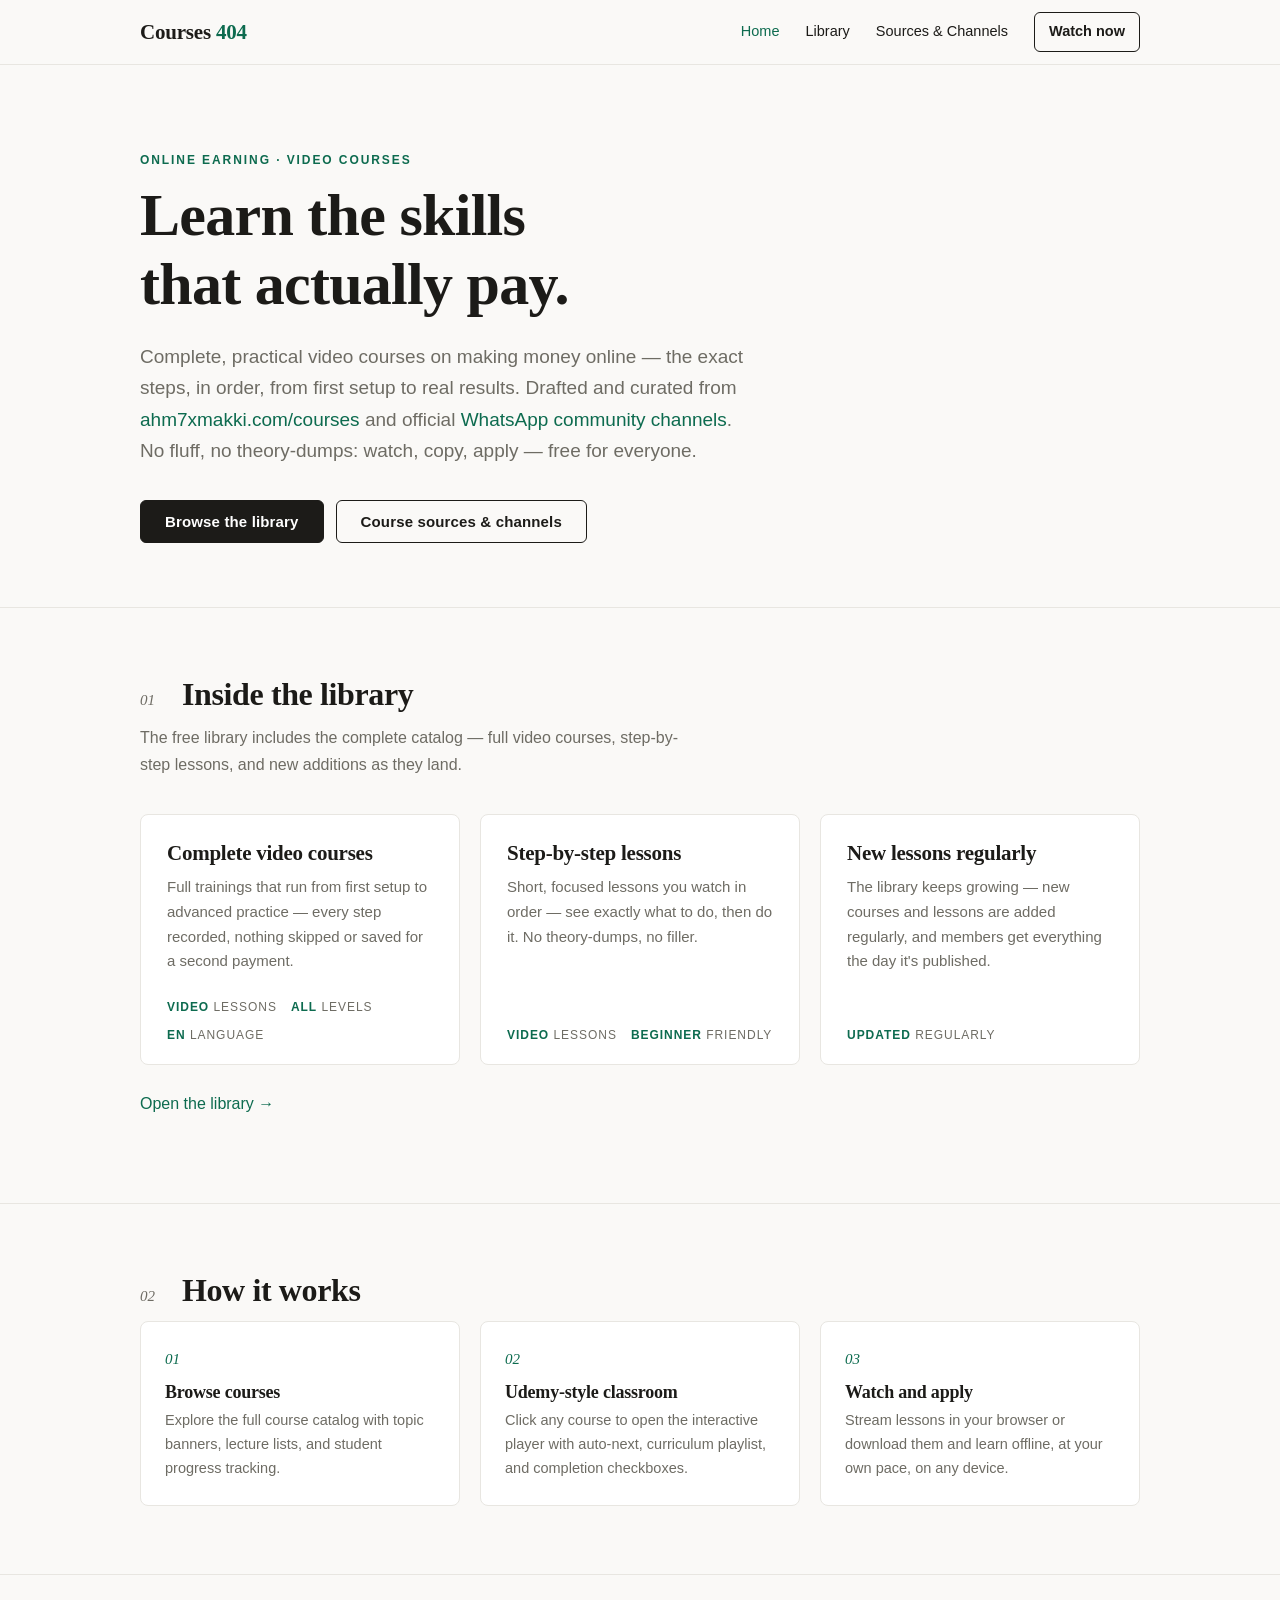
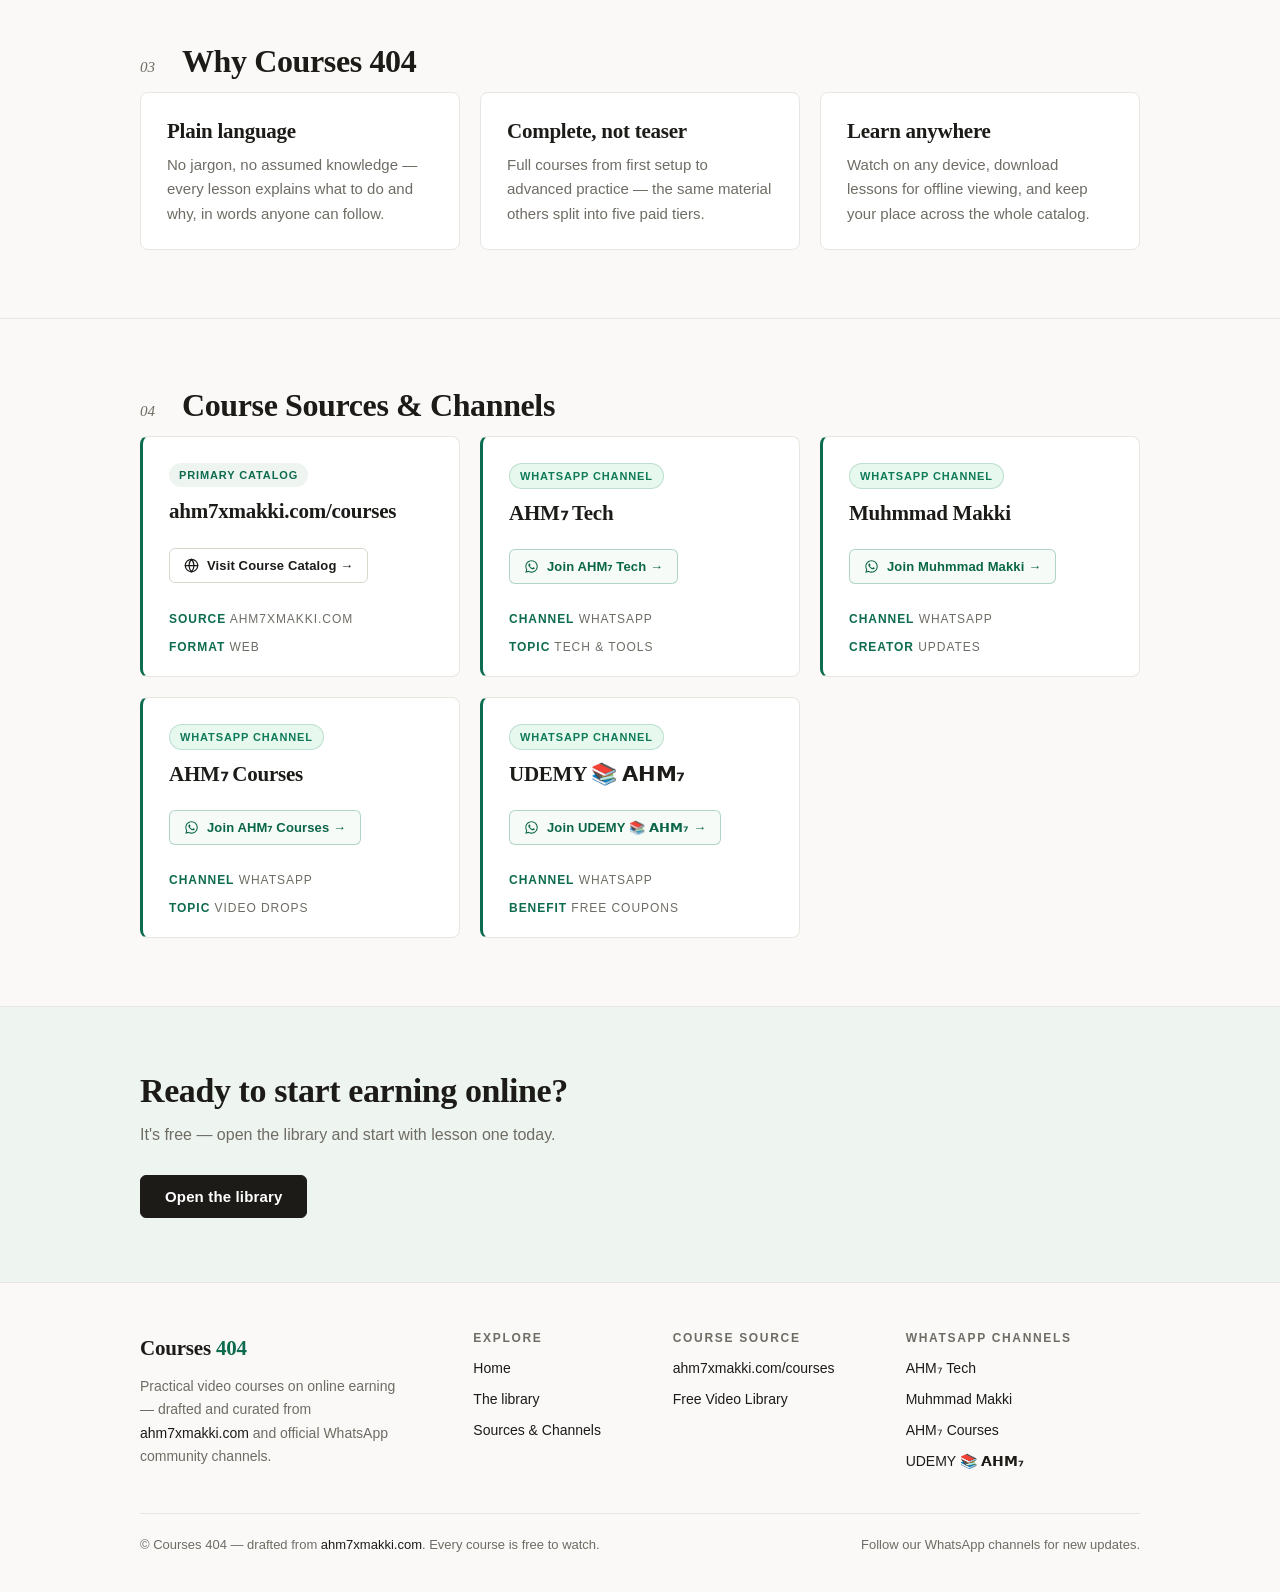
==== commit 55b6ac52: "Redesign library with Udemy-style course catalog, classroom player, and progress tracking" ====
--- a/docs/index.html
+++ b/docs/index.html
@@ -251,19 +251,16 @@
       <div class="section-head"><span class="no">02</span><h2>How it works</h2></div>
       <div class="steps">
         <div class="step">
-          <h3>See what's inside</h3>
-          <p>Browse the library overview and see exactly what membership
-          includes before you start.</p>
+          <h3>Browse courses</h3>
+          <p>Explore the full course catalog with topic banners, lecture lists, and student progress tracking.</p>
         </div>
         <div class="step">
-          <h3>Open the free library</h3>
-          <p>No account, no payment, no signup — every course is free.
-          Open the library and press Watch.</p>
+          <h3>Udemy-style classroom</h3>
+          <p>Click any course to open the interactive player with auto-next, curriculum playlist, and completion checkboxes.</p>
         </div>
         <div class="step">
           <h3>Watch and apply</h3>
-          <p>Stream lessons in your browser or download them and learn offline,
-          at your own pace, on any device.</p>
+          <p>Stream lessons in your browser or download them and learn offline, at your own pace, on any device.</p>
         </div>
       </div>
     </div>
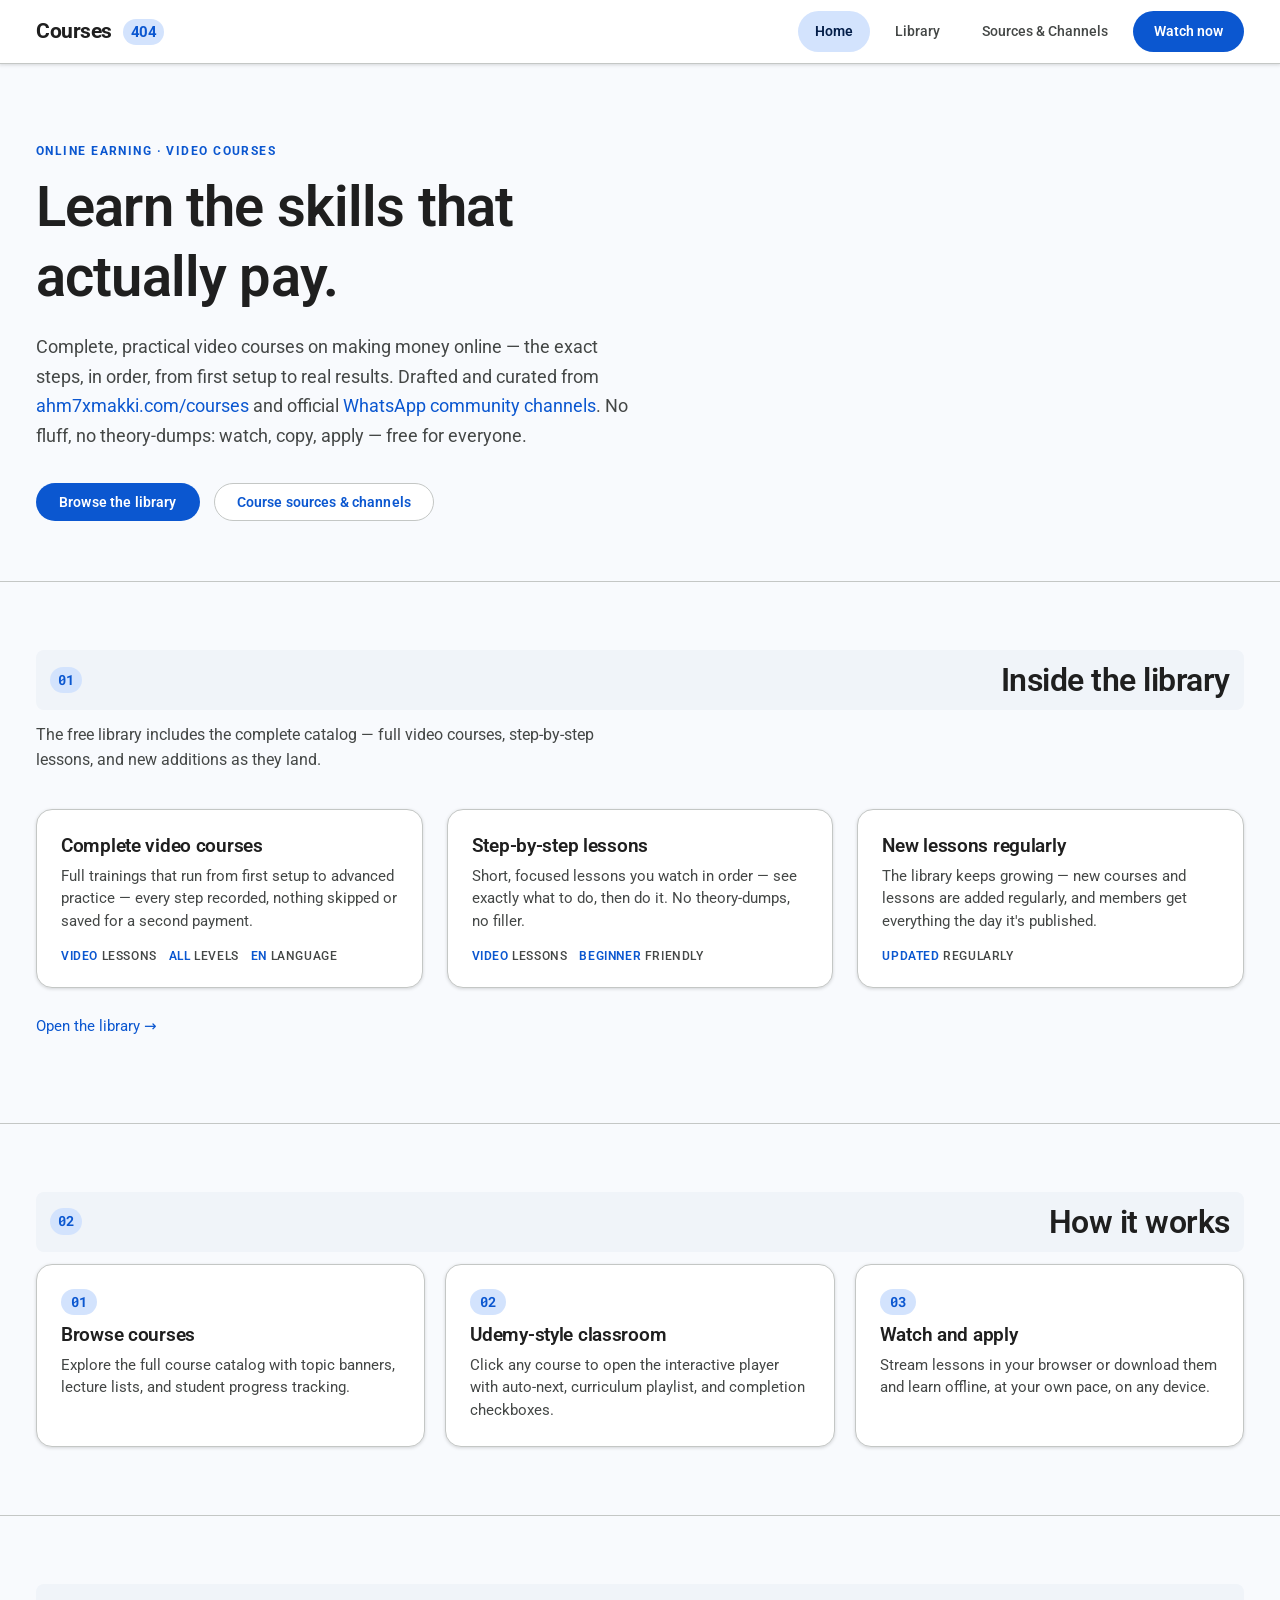
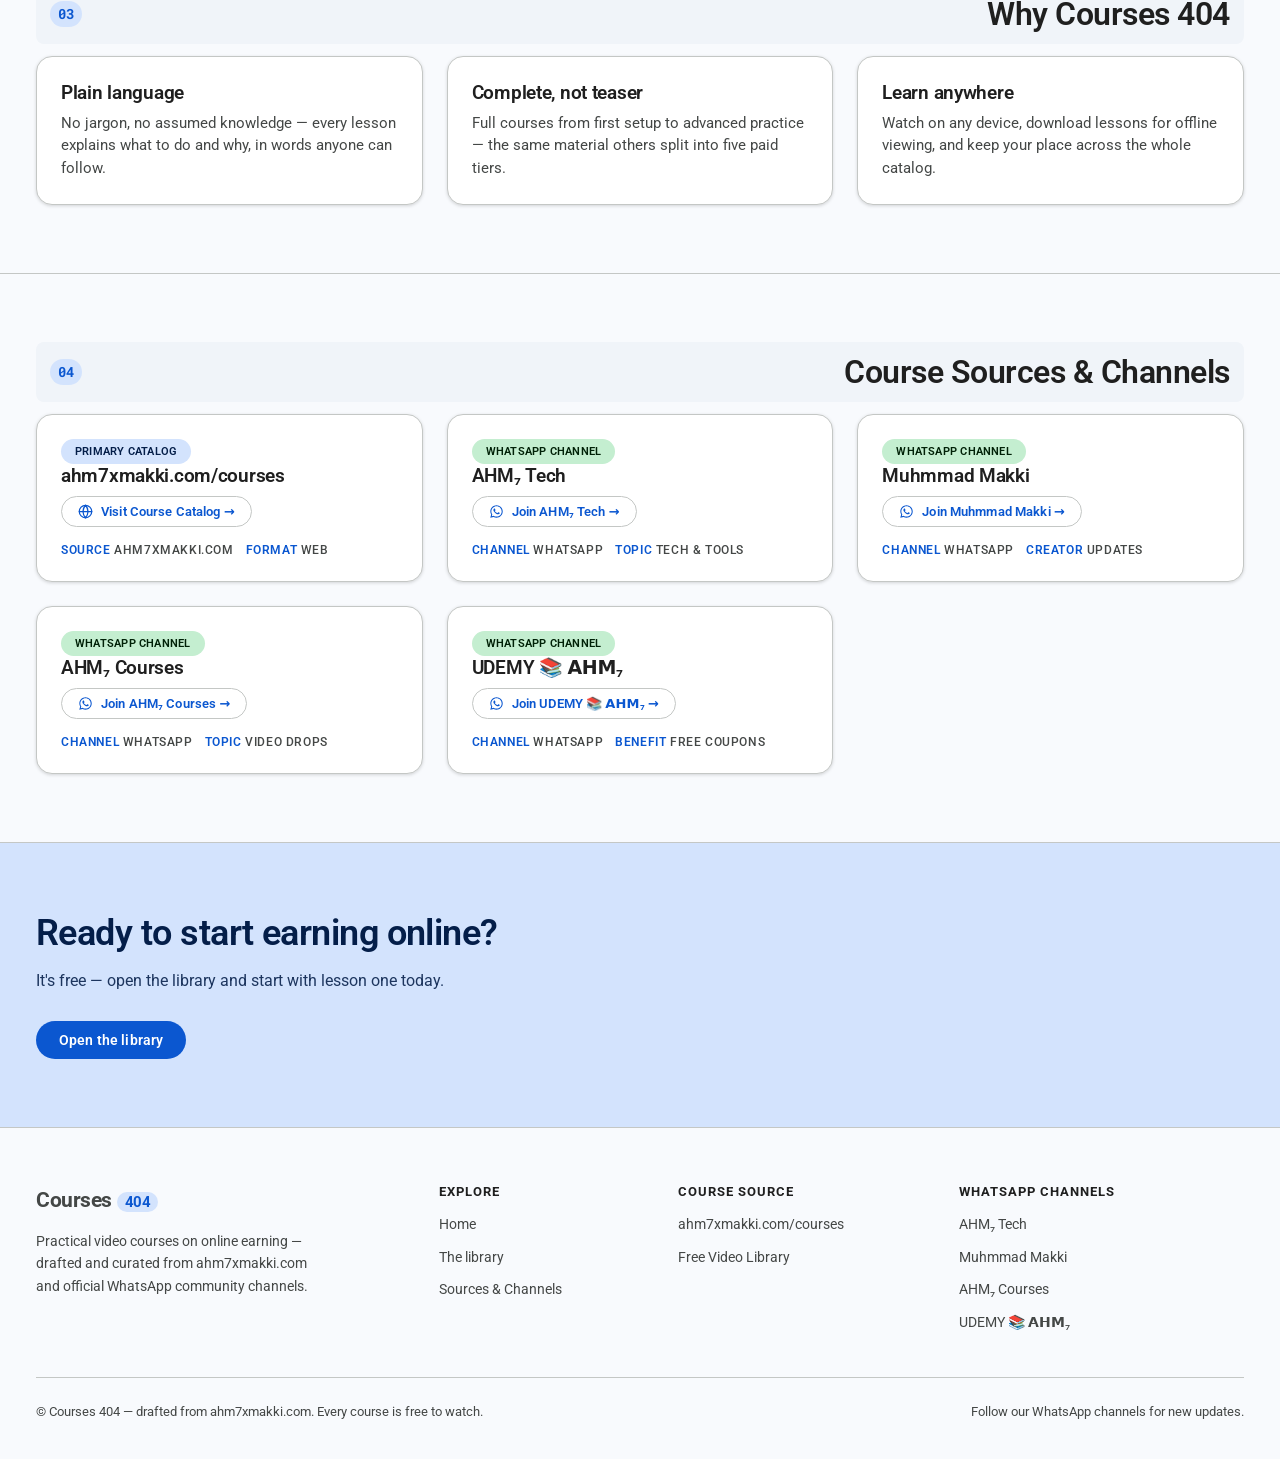
==== commit 57496049: "Apply universal Google Material Design 3 light theme across site and unify hover animations" ====
--- a/docs/index.html
+++ b/docs/index.html
@@ -31,161 +31,7 @@
      paste your meta tag content below and remove the comment markers.
 <meta name="google-site-verification" content="PASTE_YOUR_CODE_HERE"> -->
 
-<style>
-:root{
-  --bg:#faf9f7; --surface:#ffffff; --ink:#1c1b18; --muted:#6e6c64;
-  --line:#e8e6e1; --line-strong:#d9d6ce;
-  --accent:#0d6b4f; --accent-dark:#0a5740; --accent-soft:#eef4f0;
-  --radius:8px;
-  --serif:"Iowan Old Style","Palatino Linotype",Palatino,Georgia,"Times New Roman",serif;
-  --sans:-apple-system,BlinkMacSystemFont,"Segoe UI",Roboto,"Helvetica Neue",Arial,sans-serif;
-  --mono:ui-monospace,"SF Mono",SFMono-Regular,Menlo,Consolas,monospace;
-}
-*{box-sizing:border-box}
-body{margin:0;background:var(--bg);color:var(--ink);font:16px/1.65 var(--sans);
-  -webkit-font-smoothing:antialiased;text-rendering:optimizeLegibility}
-.container{max-width:1080px;margin:0 auto;padding:0 clamp(20px,4vw,40px)}
-a{color:var(--accent);text-decoration:none}
-a:hover{text-decoration:underline}
-img{max-width:100%;display:block}
-h1,h2,h3{font-family:var(--serif);font-weight:600;letter-spacing:-.012em;line-height:1.15}
-p{margin:0 0 1.1em}
-:focus-visible{outline:2px solid var(--accent);outline-offset:2px}
-
-/* ── header ─────────────────────────────────────────── */
-.site-header{border-bottom:1px solid var(--line);background:var(--bg);
-  position:sticky;top:0;z-index:20}
-.header-inner{display:flex;align-items:center;justify-content:space-between;
-  gap:20px;min-height:64px}
-.brand{font-family:var(--serif);font-size:21px;font-weight:700;color:var(--ink);
-  letter-spacing:-.01em}
-.brand:hover{text-decoration:none}
-.brand em{font-style:normal;color:var(--accent)}
-.site-nav{display:flex;align-items:center;gap:26px}
-.site-nav a{color:var(--ink);font-size:14.5px;font-weight:500}
-.site-nav a:hover{color:var(--accent);text-decoration:none}
-.site-nav a.active{color:var(--accent)}
-.site-nav a.nav-cta{border:1px solid var(--ink);border-radius:6px;padding:7px 14px;
-  font-weight:600;transition:.15s}
-.site-nav a.nav-cta:hover{background:var(--ink);color:#fff}
-.nav-toggle{display:none;background:none;border:1px solid var(--line-strong);
-  border-radius:6px;padding:8px 12px;font:600 13px var(--sans);color:var(--ink);
-  cursor:pointer}
-@media(max-width:760px){
-  .nav-toggle{display:block}
-  .site-nav{display:none;position:absolute;top:64px;left:0;right:0;
-    background:var(--bg);border-bottom:1px solid var(--line);flex-direction:column;
-    align-items:flex-start;gap:0;padding:8px 24px 16px}
-  .site-nav a{padding:10px 0;width:100%;border-top:1px solid var(--line)}
-  .site-nav a.nav-cta{border:0;padding:10px 0;width:100%}
-  .site-nav.open{display:flex}
-}
-
-/* ── buttons ────────────────────────────────────────── */
-.btn{display:inline-block;padding:12px 24px;border-radius:6px;border:1px solid var(--ink);
-  font:600 15px var(--sans);cursor:pointer;text-decoration:none;transition:.15s;
-  letter-spacing:.01em}
-.btn:hover{text-decoration:none}
-.btn-primary{background:var(--ink);color:#fff}
-.btn-primary:hover{background:#000}
-.btn-outline{background:transparent;color:var(--ink)}
-.btn-outline:hover{border-color:var(--accent);color:var(--accent)}
-.btn-sm{padding:8px 14px;font-size:13.5px}
-
-/* ── hero / sections ───────────────────────────────── */
-.hero{padding-top:88px;padding-bottom:64px}
-.eyebrow{font:600 12px var(--sans);letter-spacing:.16em;text-transform:uppercase;
-  color:var(--accent);margin:0 0 14px}
-.hero h1{font-size:clamp(38px,5.6vw,60px);margin:0 0 22px;max-width:16ch}
-.hero .lead{font-size:19px;color:var(--muted);max-width:58ch;margin:0 0 34px}
-.hero .actions{display:flex;gap:12px;flex-wrap:wrap}
-.section{border-top:1px solid var(--line);padding:68px 0}
-.section-head{display:flex;align-items:baseline;gap:14px;margin-bottom:12px}
-.section-head .no{font-family:var(--serif);font-style:italic;color:var(--muted);
-  font-size:15px;min-width:28px}
-.section-head h2{font-size:clamp(26px,3.4vw,32px);margin:0}
-.section-sub{color:var(--muted);max-width:62ch;margin:0 0 36px}
-
-/* ── cards ──────────────────────────────────────────── */
-.grid{display:grid;gap:20px;grid-template-columns:repeat(auto-fill,minmax(300px,1fr))}
-.card{background:var(--surface);border:1px solid var(--line);border-radius:var(--radius);
-  padding:26px 26px 22px;display:flex;flex-direction:column;gap:10px;
-  transition:border-color .15s}
-.card:hover{border-color:var(--line-strong)}
-.card h3{font-size:21px;margin:0}
-.card p{color:var(--muted);font-size:15px;margin:0}
-.card .meta{margin-top:auto;padding-top:16px;display:flex;gap:14px;flex-wrap:wrap;
-  font:500 12px var(--sans);letter-spacing:.08em;text-transform:uppercase;color:var(--muted)}
-.card .meta b{color:var(--accent);font-weight:600}
-
-/* course detail card */
-.course-card{grid-column:1/-1;display:grid;gap:28px;
-  grid-template-columns:1.4fr 1fr}
-@media(max-width:820px){.course-card{grid-template-columns:1fr}}
-.course-card ul{margin:14px 0 0;padding:0;list-style:none}
-.course-card ul li{padding:9px 0 9px 26px;border-top:1px solid var(--line);
-  font-size:15px;position:relative}
-.course-card ul li::before{content:"";position:absolute;left:2px;top:16px;width:10px;
-  height:10px;border:2px solid var(--accent);border-radius:50%}
-
-/* ── steps ──────────────────────────────────────────── */
-.steps{display:grid;gap:20px;grid-template-columns:repeat(auto-fit,minmax(240px,1fr));
-  counter-reset:step}
-.step{background:var(--surface);border:1px solid var(--line);border-radius:var(--radius);
-  padding:24px}
-.step::before{counter-increment:step;content:counter(step,decimal-leading-zero);
-  font-family:var(--serif);font-style:italic;font-size:15px;color:var(--accent)}
-.step h3{font-size:18px;margin:10px 0 6px}
-.step p{color:var(--muted);font-size:14.5px;margin:0}
-
-/* ── CTA band / footer ──────────────────────────────── */
-.cta-band{border-top:1px solid var(--line);background:var(--accent-soft);padding:64px 0}
-.cta-band h2{font-size:clamp(26px,3.4vw,34px);margin:0 0 12px}
-.cta-band p{color:var(--muted);max-width:56ch;margin:0 0 26px}
-.site-footer{border-top:1px solid var(--line);padding:48px 0 36px;font-size:14px}
-.footer-grid{display:grid;gap:32px;grid-template-columns:1.8fr 1fr 1.2fr 1.4fr}
-@media(max-width:880px){.footer-grid{grid-template-columns:1fr 1fr}}
-@media(max-width:540px){.footer-grid{grid-template-columns:1fr}}
-.site-footer h4{font:600 12px var(--sans);letter-spacing:.14em;text-transform:uppercase;
-  color:var(--muted);margin:0 0 12px}
-.site-footer a{color:var(--ink)}
-.site-footer a:hover{color:var(--accent)}
-.site-footer .about{color:var(--muted);max-width:34ch;margin:10px 0 0}
-.footer-links{display:flex;flex-direction:column;gap:8px}
-.foot-bottom{border-top:1px solid var(--line);margin-top:40px;padding-top:20px;
-  color:var(--muted);font-size:13px;display:flex;justify-content:space-between;
-  gap:12px;flex-wrap:wrap}
-
-/* ── source cards ───────────────────────────────────── */
-.source-card{border-left:3px solid var(--accent);gap:12px;transition:transform .15s, border-color .15s}
-.source-card:hover{transform:translateY(-2px);border-color:var(--accent)}
-.source-badge{display:inline-flex;align-items:center;gap:6px;font-size:11px;font-weight:600;
-  letter-spacing:.08em;text-transform:uppercase;padding:3px 10px;border-radius:20px;
-  background:var(--accent-soft);color:var(--accent);width:fit-content}
-.source-badge.wa{background:#e7f8ef;color:#0f7b58;border:1px solid rgba(15,123,88,.2)}
-.source-link-wrap{margin-top:auto;padding-top:12px}
-.source-btn{display:inline-flex;align-items:center;gap:8px;font-size:13px;padding:9px 14px;
-  border-color:var(--line-strong);border-radius:6px}
-.source-btn:hover{background:var(--accent);color:#fff;border-color:var(--accent);text-decoration:none}
-.source-btn.wa-btn{color:#0b6648;border-color:rgba(15,123,88,.3);background:#f6fbf8}
-.source-btn.wa-btn:hover{background:#0f7b58;color:#fff;border-color:#0f7b58}
-
-/* ── prose pages (about/faq/contact) ────────────────── */
-.page-head{padding-top:64px;padding-bottom:40px;border-bottom:1px solid var(--line)}
-.page-head h1{font-size:clamp(34px,5vw,48px);margin:8px 0 14px}
-.page-head .lead{color:var(--muted);font-size:18px;max-width:60ch;margin:0}
-.prose{padding-top:48px;padding-bottom:64px;max-width:720px}
-.prose h2{font-size:24px;margin:44px 0 14px}
-.prose h3{font-size:19px;margin:32px 0 10px}
-.faq-item{border-top:1px solid var(--line);padding:22px 0}
-.faq-item h3{font-size:17.5px;margin:0 0 8px;font-family:var(--sans);font-weight:600}
-.faq-item p{color:var(--muted);margin:0}
-.contact-card{background:var(--surface);border:1px solid var(--line);
-  border-radius:var(--radius);padding:30px;margin-top:8px}
-.contact-card a{font-size:17px;font-weight:600}
-.note{border-left:3px solid var(--accent);background:var(--accent-soft);
-  padding:14px 18px;border-radius:0 6px 6px 0;font-size:14.5px;color:var(--ink)}
-</style>
+<link rel="stylesheet" href="theme.css">
 </head>
 <body>
 <header class="site-header">
--- a/docs/theme.css
+++ b/docs/theme.css
@@ -0,0 +1,1672 @@
+/* ═════════════════════════════════════════════════════════════════════════
+   COURSES 404 — UNIVERSAL GOOGLE MATERIAL DESIGN 3 (M3) LIGHT THEME
+   ═════════════════════════════════════════════════════════════════════════ */
+
+@import url('https://fonts.googleapis.com/css2?family=Google+Sans:wght@400;500;600;700&family=Roboto+Mono:wght@400;500;600&family=Roboto:wght@400;500;600;700&display=swap');
+
+/* ── M3 Light Design Tokens ─────────────────────────────────────────── */
+:root {
+  /* Google M3 Tonal Palette (Light Theme) */
+  --md-sys-color-primary: #0b57d0;
+  --md-sys-color-on-primary: #ffffff;
+  --md-sys-color-primary-container: #d3e3fd;
+  --md-sys-color-on-primary-container: #041e49;
+  --md-sys-color-primary-hover: #0842a0;
+
+  --md-sys-color-secondary: #535f70;
+  --md-sys-color-on-secondary: #ffffff;
+  --md-sys-color-secondary-container: #d7e3f7;
+  --md-sys-color-on-secondary-container: #101c2b;
+
+  --md-sys-color-tertiary: #00696e;
+  --md-sys-color-on-tertiary: #ffffff;
+  --md-sys-color-tertiary-container: #9cf0f6;
+  --md-sys-color-on-tertiary-container: #002022;
+
+  --md-sys-color-surface: #ffffff;
+  --md-sys-color-on-surface: #1f1f1f;
+  --md-sys-color-surface-variant: #e1e3e1;
+  --md-sys-color-on-surface-variant: #444746;
+
+  --md-sys-color-surface-container-lowest: #ffffff;
+  --md-sys-color-surface-container-low: #f8fafd;
+  --md-sys-color-surface-container: #f0f4f9;
+  --md-sys-color-surface-container-high: #e9eef6;
+  --md-sys-color-surface-container-highest: #dde3ea;
+
+  --md-sys-color-outline: #747775;
+  --md-sys-color-outline-variant: #c4c7c5;
+  --md-sys-color-background: #f8fafd;
+  --md-sys-color-on-background: #1f1f1f;
+
+  --md-sys-color-error: #ba1a1a;
+  --md-sys-color-on-error: #ffffff;
+  --md-sys-color-error-container: #ffdad6;
+  --md-sys-color-on-error-container: #410002;
+
+  --md-sys-color-success: #146c2e;
+  --md-sys-color-success-container: #c4eed0;
+  --md-sys-color-on-success-container: #002107;
+
+  /* Backward Compatibility Aliases */
+  --bg: var(--md-sys-color-background);
+  --surface: var(--md-sys-color-surface-container-lowest);
+  --surface-subtle: var(--md-sys-color-surface-container);
+  --surface-elevated: var(--md-sys-color-surface-container-low);
+  --surface-hover: var(--md-sys-color-surface-container-high);
+  --ink: var(--md-sys-color-on-surface);
+  --ink-muted: var(--md-sys-color-on-surface-variant);
+  --muted: var(--md-sys-color-on-surface-variant);
+  --line: var(--md-sys-color-outline-variant);
+  --line-strong: var(--md-sys-color-outline);
+  --accent: var(--md-sys-color-primary);
+  --accent-dark: var(--md-sys-color-primary-hover);
+  --accent-soft: var(--md-sys-color-primary-container);
+  --accent-blue: #0b57d0;
+
+  /* M3 Typography */
+  --sans: "Google Sans", "Roboto", -apple-system, BlinkMacSystemFont, "Segoe UI", system-ui, sans-serif;
+  --serif: "Google Sans", "Roboto", -apple-system, BlinkMacSystemFont, sans-serif;
+  --mono: "Roboto Mono", ui-monospace, SFMono-Regular, Menlo, Consolas, monospace;
+
+  /* M3 Shapes */
+  --radius-xs: 4px;
+  --radius-sm: 8px;
+  --radius-md: 12px;
+  --radius: 16px;
+  --radius-lg: 20px;
+  --radius-xl: 28px;
+  --radius-full: 9999px;
+
+  /* M3 Elevations */
+  --md-elevation-0: none;
+  --md-elevation-1: 0 1px 3px 1px rgba(0, 0, 0, 0.08), 0 1px 2px 0 rgba(0, 0, 0, 0.04);
+  --md-elevation-2: 0 2px 6px 2px rgba(0, 0, 0, 0.09), 0 1px 3px 0 rgba(0, 0, 0, 0.05);
+  --md-elevation-3: 0 4px 8px 3px rgba(0, 0, 0, 0.10), 0 1px 4px 0 rgba(0, 0, 0, 0.06);
+
+  --shadow-sm: var(--md-elevation-1);
+  --shadow-md: var(--md-elevation-2);
+  --shadow-hover: var(--md-elevation-2);
+
+  /* STRICT UNIFIED HOVER ANIMATION */
+  --md-hover-transition: transform 0.2s cubic-bezier(0.2, 0, 0, 1), box-shadow 0.2s cubic-bezier(0.2, 0, 0, 1), background-color 0.2s cubic-bezier(0.2, 0, 0, 1), color 0.2s cubic-bezier(0.2, 0, 0, 1), border-color 0.2s cubic-bezier(0.2, 0, 0, 1);
+  --md-hover-transform: translateY(-2px);
+  --md-hover-shadow: var(--md-elevation-2);
+
+  --sidebar-w: 380px;
+}
+
+/* ── Base Reset & Typography ────────────────────────────────────────── */
+*, *::before, *::after {
+  box-sizing: border-box;
+}
+
+html {
+  scroll-behavior: smooth;
+}
+
+body {
+  margin: 0;
+  background: var(--md-sys-color-background);
+  color: var(--md-sys-color-on-background);
+  font: 15px/1.6 var(--sans);
+  -webkit-font-smoothing: antialiased;
+  -moz-osx-font-smoothing: grayscale;
+  text-rendering: optimizeLegibility;
+  min-height: 100vh;
+}
+
+.container {
+  max-width: 1280px;
+  margin: 0 auto;
+  padding: 0 clamp(16px, 3vw, 36px);
+}
+
+a {
+  color: var(--md-sys-color-primary);
+  text-decoration: none;
+  transition: var(--md-hover-transition);
+}
+
+a:hover {
+  color: var(--md-sys-color-primary-hover);
+  text-decoration: none;
+}
+
+img {
+  max-width: 100%;
+  display: block;
+}
+
+h1, h2, h3, h4, h5, h6 {
+  font-family: var(--sans);
+  color: var(--md-sys-color-on-surface);
+  margin-top: 0;
+  font-weight: 600;
+  letter-spacing: -0.015em;
+  line-height: 1.25;
+}
+
+p {
+  margin: 0 0 1.1em;
+}
+
+:focus-visible {
+  outline: 2px solid var(--md-sys-color-primary);
+  outline-offset: 2px;
+}
+
+/* ── Universal Navigation Bar (Header) ─────────────────────────────── */
+.site-header,
+.top-nav {
+  height: 64px;
+  background: var(--md-sys-color-surface);
+  border-bottom: 1px solid var(--md-sys-color-outline-variant);
+  box-shadow: var(--md-elevation-1);
+  position: sticky;
+  top: 0;
+  z-index: 50;
+  display: flex;
+  align-items: center;
+}
+
+.header-inner {
+  display: flex;
+  align-items: center;
+  justify-content: space-between;
+  gap: 20px;
+  width: 100%;
+  height: 100%;
+}
+
+.brand {
+  font-family: var(--sans);
+  font-size: 21px;
+  font-weight: 700;
+  color: var(--md-sys-color-on-surface);
+  letter-spacing: -0.02em;
+  display: inline-flex;
+  align-items: center;
+  gap: 6px;
+  text-decoration: none;
+  transition: var(--md-hover-transition);
+}
+
+.brand:hover {
+  transform: var(--md-hover-transform);
+  text-decoration: none;
+}
+
+.brand em {
+  font-style: normal;
+  color: var(--md-sys-color-primary);
+  background: var(--md-sys-color-primary-container);
+  padding: 1px 8px;
+  border-radius: var(--radius-full);
+  font-size: 15px;
+  font-weight: 700;
+}
+
+.site-nav {
+  display: flex;
+  align-items: center;
+  gap: 8px;
+}
+
+.site-nav a,
+.btn-nav-action,
+.back-link,
+.btn-toggle-sidebar {
+  display: inline-flex;
+  align-items: center;
+  gap: 8px;
+  padding: 8px 16px;
+  border-radius: var(--radius-full);
+  font-size: 14px;
+  font-weight: 500;
+  color: var(--md-sys-color-on-surface-variant);
+  background: transparent;
+  border: 1px solid transparent;
+  cursor: pointer;
+  text-decoration: none;
+  transition: var(--md-hover-transition);
+}
+
+/* Universal Hover Animation for Header Actions */
+.site-nav a:hover,
+.btn-nav-action:hover,
+.back-link:hover,
+.btn-toggle-sidebar:hover {
+  background: var(--md-sys-color-surface-container);
+  color: var(--md-sys-color-primary);
+  transform: var(--md-hover-transform);
+  box-shadow: var(--md-hover-shadow);
+  border-color: var(--md-sys-color-outline-variant);
+  text-decoration: none;
+}
+
+.site-nav a.active {
+  background: var(--md-sys-color-primary-container);
+  color: var(--md-sys-color-on-primary-container);
+  font-weight: 600;
+}
+
+.site-nav a.nav-cta {
+  background: var(--md-sys-color-primary);
+  color: var(--md-sys-color-on-primary);
+  padding: 8px 20px;
+  font-weight: 600;
+  border: 1px solid transparent;
+}
+
+.site-nav a.nav-cta:hover {
+  background: var(--md-sys-color-primary-hover);
+  color: #ffffff;
+  transform: var(--md-hover-transform);
+  box-shadow: var(--md-hover-shadow);
+}
+
+.nav-toggle {
+  display: none;
+  background: var(--md-sys-color-surface);
+  border: 1px solid var(--md-sys-color-outline-variant);
+  border-radius: var(--radius-full);
+  padding: 8px 16px;
+  font: 600 13px var(--sans);
+  color: var(--md-sys-color-on-surface);
+  cursor: pointer;
+  transition: var(--md-hover-transition);
+}
+
+.nav-toggle:hover {
+  transform: var(--md-hover-transform);
+  box-shadow: var(--md-hover-shadow);
+  border-color: var(--md-sys-color-primary);
+  color: var(--md-sys-color-primary);
+}
+
+@media(max-width: 780px) {
+  .nav-toggle {
+    display: block;
+  }
+  .site-nav {
+    display: none;
+    position: absolute;
+    top: 64px;
+    left: 0;
+    right: 0;
+    background: var(--md-sys-color-surface);
+    border-bottom: 1px solid var(--md-sys-color-outline-variant);
+    box-shadow: var(--md-elevation-2);
+    flex-direction: column;
+    align-items: stretch;
+    gap: 8px;
+    padding: 16px 20px 20px;
+  }
+  .site-nav.open {
+    display: flex;
+  }
+  .site-nav a {
+    width: 100%;
+    border-radius: var(--radius-md);
+  }
+}
+
+/* ── Universal Buttons ──────────────────────────────────────────────── */
+.btn,
+.btn-card-action,
+.btn-nav,
+.btn-primary,
+.btn-secondary,
+.btn-outline,
+.source-btn,
+.btn-complete-toggle {
+  display: inline-flex;
+  align-items: center;
+  justify-content: center;
+  gap: 8px;
+  padding: 10px 22px;
+  border-radius: var(--radius-full);
+  font: 600 14px var(--sans);
+  cursor: pointer;
+  text-decoration: none;
+  letter-spacing: 0.01em;
+  border: 1px solid transparent;
+  background: var(--md-sys-color-surface);
+  color: var(--md-sys-color-on-surface);
+  transition: var(--md-hover-transition);
+}
+
+/* Single Universal Hover Animation for all Buttons */
+.btn:hover,
+.btn-card-action:hover,
+.btn-nav:hover:not(:disabled),
+.btn-primary:hover,
+.btn-secondary:hover,
+.btn-outline:hover,
+.source-btn:hover,
+.btn-complete-toggle:hover {
+  transform: var(--md-hover-transform);
+  box-shadow: var(--md-hover-shadow);
+  text-decoration: none;
+}
+
+.btn:active,
+.btn-card-action:active,
+.btn-primary:active,
+.btn-secondary:active,
+.btn-outline:active {
+  transform: translateY(0);
+  box-shadow: var(--md-elevation-1);
+}
+
+.btn-primary,
+.btn-card-action {
+  background: var(--md-sys-color-primary);
+  color: var(--md-sys-color-on-primary);
+  border-color: transparent;
+}
+
+.btn-primary:hover,
+.btn-card-action:hover {
+  background: var(--md-sys-color-primary-hover);
+  color: #ffffff;
+}
+
+.btn-card-action.in-progress {
+  background: var(--md-sys-color-tertiary);
+  color: #ffffff;
+}
+
+.btn-card-action.in-progress:hover {
+  background: #005357;
+}
+
+.btn-outline,
+.btn-secondary,
+.source-btn {
+  background: var(--md-sys-color-surface);
+  border: 1px solid var(--md-sys-color-outline-variant);
+  color: var(--md-sys-color-primary);
+}
+
+.btn-outline:hover,
+.btn-secondary:hover,
+.source-btn:hover {
+  background: var(--md-sys-color-surface-container);
+  border-color: var(--md-sys-color-primary);
+  color: var(--md-sys-color-primary-hover);
+}
+
+.btn-sm,
+.source-btn {
+  padding: 7px 16px;
+  font-size: 13px;
+}
+
+/* ── Universal Cards & Steps ────────────────────────────────────────── */
+.card,
+.udemy-card,
+.step,
+.info-card,
+.contact-card,
+.login-card,
+.stat-box,
+.source-card,
+.resource-item {
+  background: var(--md-sys-color-surface-container-lowest);
+  border: 1px solid var(--md-sys-color-outline-variant);
+  border-radius: var(--radius);
+  box-shadow: var(--md-elevation-1);
+  padding: 24px;
+  display: flex;
+  flex-direction: column;
+  color: var(--md-sys-color-on-surface);
+  position: relative;
+  transition: var(--md-hover-transition);
+}
+
+/* STRICT UNIFIED HOVER ANIMATION FOR ALL CARDS */
+.card:hover,
+.udemy-card:hover,
+.step:hover,
+.info-card:hover,
+.contact-card:hover,
+.login-card:hover,
+.stat-box:hover,
+.source-card:hover,
+.resource-item:hover {
+  transform: var(--md-hover-transform);
+  box-shadow: var(--md-hover-shadow);
+  border-color: var(--md-sys-color-outline);
+}
+
+.card h3,
+.step h3,
+.source-card h3 {
+  font-size: 19px;
+  font-weight: 600;
+  margin: 0 0 8px;
+}
+
+.card p,
+.step p,
+.source-card p {
+  color: var(--md-sys-color-on-surface-variant);
+  font-size: 14.5px;
+  line-height: 1.55;
+  margin: 0;
+}
+
+.card .meta {
+  margin-top: auto;
+  padding-top: 16px;
+  display: flex;
+  gap: 12px;
+  flex-wrap: wrap;
+  font: 500 12px var(--sans);
+  letter-spacing: 0.05em;
+  text-transform: uppercase;
+  color: var(--md-sys-color-on-surface-variant);
+}
+
+.card .meta b {
+  color: var(--md-sys-color-primary);
+  font-weight: 600;
+}
+
+.grid {
+  display: grid;
+  gap: 24px;
+  grid-template-columns: repeat(auto-fill, minmax(320px, 1fr));
+}
+
+/* ── Universal Pills, Badges & Chips ────────────────────────────────── */
+.cat-pill,
+.source-badge,
+.source-chip,
+.progress-pill,
+.course-tag-badge,
+.banner-badge,
+.badge-completed {
+  display: inline-flex;
+  align-items: center;
+  gap: 6px;
+  padding: 6px 14px;
+  border-radius: var(--radius-full);
+  font: 500 12.5px var(--sans);
+  letter-spacing: 0.02em;
+  transition: var(--md-hover-transition);
+}
+
+.cat-pill {
+  background: var(--md-sys-color-surface);
+  border: 1px solid var(--md-sys-color-outline-variant);
+  color: var(--md-sys-color-on-surface-variant);
+  cursor: pointer;
+  white-space: nowrap;
+}
+
+.cat-pill:hover,
+.source-chip:hover {
+  transform: var(--md-hover-transform);
+  box-shadow: var(--md-hover-shadow);
+  border-color: var(--md-sys-color-primary);
+  color: var(--md-sys-color-primary);
+  text-decoration: none;
+}
+
+.cat-pill.active {
+  background: var(--md-sys-color-primary);
+  color: var(--md-sys-color-on-primary);
+  border-color: var(--md-sys-color-primary);
+  font-weight: 600;
+}
+
+.source-badge {
+  background: var(--md-sys-color-primary-container);
+  color: var(--md-sys-color-on-primary-container);
+  font-weight: 600;
+  text-transform: uppercase;
+  font-size: 11px;
+  width: fit-content;
+}
+
+.source-badge.wa {
+  background: var(--md-sys-color-success-container);
+  color: var(--md-sys-color-on-success-container);
+}
+
+.source-chip {
+  background: var(--md-sys-color-surface);
+  border: 1px solid var(--md-sys-color-outline-variant);
+  color: var(--md-sys-color-on-surface);
+  text-decoration: none;
+}
+
+.source-chip.wa {
+  color: var(--md-sys-color-success);
+}
+
+.progress-pill {
+  background: var(--md-sys-color-surface-container);
+  border: 1px solid var(--md-sys-color-outline-variant);
+  color: var(--md-sys-color-on-surface-variant);
+  font-size: 12.5px;
+}
+
+.progress-pill strong {
+  color: var(--md-sys-color-primary);
+}
+
+.course-tag-badge {
+  font: 600 11px var(--mono);
+  text-transform: uppercase;
+  background: var(--md-sys-color-surface-container-high);
+  color: var(--md-sys-color-on-surface-variant);
+  border: 1px solid var(--md-sys-color-outline-variant);
+}
+
+.banner-badge {
+  background: rgba(255, 255, 255, 0.92);
+  color: var(--md-sys-color-on-surface);
+  border: 1px solid var(--md-sys-color-outline-variant);
+  font: 600 11px var(--mono);
+}
+
+.badge-completed {
+  background: var(--md-sys-color-success-container);
+  color: var(--md-sys-color-on-success-container);
+  font-weight: 600;
+  font-size: 11.5px;
+  padding: 3px 10px;
+}
+
+/* ── Universal Progress Bars ────────────────────────────────────────── */
+.card-progress-bar,
+.sidebar-progress-bar,
+.overlay-pbar {
+  height: 6px;
+  background: var(--md-sys-color-surface-container-highest);
+  border-radius: var(--radius-full);
+  overflow: hidden;
+  border: none;
+}
+
+.card-progress-fill,
+.sidebar-progress-fill,
+.overlay-pbar-fill {
+  height: 100%;
+  background: var(--md-sys-color-primary);
+  border-radius: var(--radius-full);
+  transition: width 0.3s cubic-bezier(0.2, 0, 0, 1);
+}
+
+/* ── Universal Search & Form Controls ───────────────────────────────── */
+.search-box-wrap {
+  position: relative;
+  width: 280px;
+  max-width: 100%;
+}
+
+.search-input {
+  width: 100%;
+  background: var(--md-sys-color-surface);
+  border: 1px solid var(--md-sys-color-outline-variant);
+  border-radius: var(--radius-full);
+  padding: 9px 18px 9px 38px;
+  font: 14px var(--sans);
+  color: var(--md-sys-color-on-surface);
+  outline: none;
+  transition: var(--md-hover-transition);
+}
+
+.search-input:focus {
+  border-color: var(--md-sys-color-primary);
+  box-shadow: 0 0 0 3px rgba(11, 87, 208, 0.16);
+}
+
+.search-icon {
+  position: absolute;
+  left: 14px;
+  top: 50%;
+  transform: translateY(-50%);
+  color: var(--md-sys-color-on-surface-variant);
+  pointer-events: none;
+}
+
+/* ── Universal Footer ───────────────────────────────────────────────── */
+.site-footer {
+  background: var(--md-sys-color-surface-container-low);
+  border-top: 1px solid var(--md-sys-color-outline-variant);
+  padding: 56px 0 36px;
+  font-size: 14px;
+  color: var(--md-sys-color-on-surface-variant);
+  margin-top: auto;
+}
+
+.footer-grid {
+  display: grid;
+  gap: 36px;
+  grid-template-columns: 1.8fr 1fr 1.2fr 1.4fr;
+}
+
+@media(max-width: 880px) {
+  .footer-grid {
+    grid-template-columns: 1fr 1fr;
+  }
+}
+
+@media(max-width: 540px) {
+  .footer-grid {
+    grid-template-columns: 1fr;
+  }
+}
+
+.site-footer h4 {
+  font: 700 12.5px var(--sans);
+  letter-spacing: 0.08em;
+  text-transform: uppercase;
+  color: var(--md-sys-color-on-surface);
+  margin: 0 0 14px;
+}
+
+.site-footer a {
+  color: var(--md-sys-color-on-surface-variant);
+  display: inline-block;
+  transition: var(--md-hover-transition);
+}
+
+.site-footer a:hover {
+  color: var(--md-sys-color-primary);
+  transform: var(--md-hover-transform);
+}
+
+.site-footer .about {
+  color: var(--md-sys-color-on-surface-variant);
+  max-width: 36ch;
+  margin: 12px 0 0;
+  line-height: 1.6;
+}
+
+.footer-links {
+  display: flex;
+  flex-direction: column;
+  gap: 10px;
+}
+
+.foot-bottom {
+  border-top: 1px solid var(--md-sys-color-outline-variant);
+  margin-top: 44px;
+  padding-top: 24px;
+  color: var(--md-sys-color-on-surface-variant);
+  font-size: 13px;
+  display: flex;
+  justify-content: space-between;
+  gap: 16px;
+  flex-wrap: wrap;
+}
+
+/* ── Hero & Sections (index.html) ───────────────────────────────────── */
+.hero {
+  padding-top: 80px;
+  padding-bottom: 60px;
+}
+
+.eyebrow {
+  font: 700 12px var(--sans);
+  letter-spacing: 0.12em;
+  text-transform: uppercase;
+  color: var(--md-sys-color-primary);
+  margin: 0 0 14px;
+}
+
+.hero h1 {
+  font-size: clamp(36px, 5vw, 56px);
+  margin: 0 0 20px;
+  max-width: 18ch;
+  color: var(--md-sys-color-on-surface);
+}
+
+.hero .lead {
+  font-size: 18px;
+  color: var(--md-sys-color-on-surface-variant);
+  max-width: 60ch;
+  margin: 0 0 32px;
+  line-height: 1.65;
+}
+
+.hero .actions {
+  display: flex;
+  gap: 14px;
+  flex-wrap: wrap;
+}
+
+.section {
+  border-top: 1px solid var(--md-sys-color-outline-variant);
+  padding: 68px 0;
+}
+
+.section-head {
+  display: flex;
+  align-items: baseline;
+  gap: 14px;
+  margin-bottom: 12px;
+}
+
+.section-head .no {
+  font-family: var(--mono);
+  font-weight: 700;
+  font-size: 14px;
+  color: var(--md-sys-color-primary);
+  background: var(--md-sys-color-primary-container);
+  padding: 2px 8px;
+  border-radius: var(--radius-full);
+}
+
+.section-head h2 {
+  font-size: clamp(24px, 3.2vw, 32px);
+  margin: 0;
+}
+
+.section-sub {
+  color: var(--md-sys-color-on-surface-variant);
+  max-width: 62ch;
+  margin: 0 0 36px;
+  font-size: 16px;
+}
+
+/* Course Card in Hero */
+.course-card {
+  grid-column: 1 / -1;
+  display: grid;
+  gap: 28px;
+  grid-template-columns: 1.4fr 1fr;
+}
+
+@media(max-width: 820px) {
+  .course-card {
+    grid-template-columns: 1fr;
+  }
+}
+
+.course-card ul {
+  margin: 14px 0 0;
+  padding: 0;
+  list-style: none;
+}
+
+.course-card ul li {
+  padding: 10px 0 10px 28px;
+  border-top: 1px solid var(--md-sys-color-outline-variant);
+  font-size: 15px;
+  position: relative;
+}
+
+.course-card ul li::before {
+  content: "";
+  position: absolute;
+  left: 2px;
+  top: 16px;
+  width: 10px;
+  height: 10px;
+  border: 2px solid var(--md-sys-color-primary);
+  border-radius: 50%;
+}
+
+/* Steps */
+.steps {
+  display: grid;
+  gap: 20px;
+  grid-template-columns: repeat(auto-fit, minmax(260px, 1fr));
+  counter-reset: step;
+}
+
+.step::before {
+  counter-increment: step;
+  content: counter(step, decimal-leading-zero);
+  font-family: var(--mono);
+  font-weight: 700;
+  font-size: 14px;
+  color: var(--md-sys-color-primary);
+  background: var(--md-sys-color-primary-container);
+  width: fit-content;
+  padding: 2px 10px;
+  border-radius: var(--radius-full);
+  margin-bottom: 8px;
+}
+
+/* CTA Band */
+.cta-band {
+  border-top: 1px solid var(--md-sys-color-outline-variant);
+  background: var(--md-sys-color-primary-container);
+  padding: 68px 0;
+  color: var(--md-sys-color-on-primary-container);
+}
+
+.cta-band h2 {
+  font-size: clamp(26px, 3.4vw, 36px);
+  margin: 0 0 12px;
+  color: var(--md-sys-color-on-primary-container);
+}
+
+.cta-band p {
+  color: var(--md-sys-color-on-primary-container);
+  opacity: 0.88;
+  max-width: 56ch;
+  margin: 0 0 28px;
+  font-size: 16px;
+}
+
+/* ── Source Strip & Catalog Hero (library.html) ─────────────────────── */
+.source-strip {
+  background: var(--md-sys-color-surface-container);
+  border-bottom: 1px solid var(--md-sys-color-outline-variant);
+  padding: 10px 0;
+  font-size: 13px;
+}
+
+.source-strip-inner {
+  display: flex;
+  align-items: center;
+  flex-wrap: wrap;
+  gap: 10px 16px;
+}
+
+.source-tag {
+  font: 700 11px var(--mono);
+}
+
+.source-link {
+  font-weight: 600;
+  color: var(--md-sys-color-primary);
+  display: inline-flex;
+  align-items: center;
+  gap: 5px;
+}
+
+.source-channels-wrap {
+  display: inline-flex;
+  align-items: center;
+  gap: 8px;
+  margin-left: auto;
+  flex-wrap: wrap;
+}
+
+.catalog-hero {
+  padding: 44px 0 32px;
+  border-bottom: 1px solid var(--md-sys-color-outline-variant);
+  background: linear-gradient(180deg, var(--md-sys-color-surface) 0%, var(--md-sys-color-background) 100%);
+}
+
+.catalog-title {
+  font-size: clamp(30px, 4vw, 42px);
+  margin: 0 0 10px;
+}
+
+.catalog-lead {
+  font-size: 17px;
+  color: var(--md-sys-color-on-surface-variant);
+  max-width: 65ch;
+  margin: 0 0 24px;
+}
+
+.stats-bar {
+  display: grid;
+  grid-template-columns: repeat(auto-fit, minmax(180px, 1fr));
+  gap: 16px;
+  margin-top: 20px;
+}
+
+.stat-box .num {
+  font-size: 26px;
+  font-weight: 700;
+  color: var(--md-sys-color-primary);
+  margin-bottom: 2px;
+}
+
+.stat-box .lbl {
+  font-size: 12px;
+  color: var(--md-sys-color-on-surface-variant);
+  text-transform: uppercase;
+  letter-spacing: 0.05em;
+  font-weight: 600;
+}
+
+.filter-section {
+  padding: 20px 0 16px;
+  position: sticky;
+  top: 64px;
+  background: var(--md-sys-color-background);
+  z-index: 25;
+  border-bottom: 1px solid var(--md-sys-color-outline-variant);
+  box-shadow: 0 2px 4px rgba(0,0,0,0.02);
+}
+
+.filter-row {
+  display: flex;
+  align-items: center;
+  justify-content: space-between;
+  gap: 16px;
+  flex-wrap: wrap;
+}
+
+.category-pills {
+  display: flex;
+  gap: 8px;
+  overflow-x: auto;
+  padding-bottom: 4px;
+  scrollbar-width: none;
+}
+
+.category-pills::-webkit-scrollbar {
+  display: none;
+}
+
+.catalog-content {
+  padding: 32px 0 64px;
+}
+
+.results-summary {
+  font-size: 14px;
+  color: var(--md-sys-color-on-surface-variant);
+  margin-bottom: 20px;
+  display: flex;
+  align-items: center;
+  justify-content: space-between;
+}
+
+/* Udemy Course Card */
+.course-grid {
+  display: grid;
+  gap: 26px;
+  grid-template-columns: repeat(auto-fill, minmax(320px, 1fr));
+}
+
+.udemy-card {
+  padding: 0;
+  overflow: hidden;
+  text-decoration: none;
+}
+
+.card-banner {
+  width: 100%;
+  aspect-ratio: 16 / 9;
+  position: relative;
+  overflow: hidden;
+  background: var(--md-sys-color-surface-container-high);
+  display: flex;
+  align-items: center;
+  justify-content: center;
+}
+
+.card-banner-img {
+  width: 100%;
+  height: 100%;
+  object-fit: cover;
+}
+
+.card-vector-banner {
+  width: 100%;
+  height: 100%;
+  display: flex;
+  flex-direction: column;
+  align-items: center;
+  justify-content: center;
+  padding: 20px;
+  text-align: center;
+  position: relative;
+}
+
+.banner-icon {
+  font-size: 38px;
+  margin-bottom: 6px;
+}
+
+.play-hover-overlay {
+  position: absolute;
+  inset: 0;
+  background: rgba(11, 87, 208, 0.28);
+  display: flex;
+  align-items: center;
+  justify-content: center;
+  opacity: 0;
+  transition: opacity 0.2s cubic-bezier(0.2, 0, 0, 1);
+}
+
+.udemy-card:hover .play-hover-overlay {
+  opacity: 1;
+}
+
+.play-btn-circle {
+  width: 52px;
+  height: 52px;
+  border-radius: 50%;
+  background: #ffffff;
+  display: flex;
+  align-items: center;
+  justify-content: center;
+  box-shadow: var(--md-elevation-3);
+  color: var(--md-sys-color-primary);
+}
+
+.card-body {
+  padding: 20px 22px;
+  flex: 1;
+  display: flex;
+  flex-direction: column;
+}
+
+.card-category {
+  font-size: 11.5px;
+  font-weight: 700;
+  letter-spacing: 0.06em;
+  text-transform: uppercase;
+  color: var(--md-sys-color-primary);
+  margin-bottom: 6px;
+}
+
+.card-title {
+  font-family: var(--sans);
+  font-size: 17px;
+  font-weight: 700;
+  line-height: 1.35;
+  margin: 0 0 8px;
+  color: var(--md-sys-color-on-surface);
+  display: -webkit-box;
+  -webkit-line-clamp: 2;
+  -webkit-box-orient: vertical;
+  overflow: hidden;
+}
+
+.card-instructor {
+  font-size: 13px;
+  color: var(--md-sys-color-on-surface-variant);
+  margin-bottom: 14px;
+}
+
+.card-meta-row {
+  display: flex;
+  align-items: center;
+  gap: 12px;
+  font-size: 12.5px;
+  color: var(--md-sys-color-on-surface-variant);
+  margin-top: auto;
+  padding-top: 14px;
+  border-top: 1px solid var(--md-sys-color-outline-variant);
+}
+
+.card-meta-row span {
+  display: inline-flex;
+  align-items: center;
+  gap: 4px;
+}
+
+.card-progress-wrap {
+  margin-top: 12px;
+}
+
+.card-progress-header {
+  display: flex;
+  justify-content: space-between;
+  font-size: 12px;
+  font-weight: 600;
+  margin-bottom: 6px;
+}
+
+.card-footer {
+  padding: 12px 22px 18px;
+  background: var(--md-sys-color-surface-container-lowest);
+  display: flex;
+  align-items: center;
+  justify-content: space-between;
+}
+
+.btn-card-action {
+  width: 100%;
+}
+
+.skel, .empty-state {
+  text-align: center;
+  padding: 70px 20px;
+  color: var(--md-sys-color-on-surface-variant);
+}
+
+.empty-state h3 {
+  color: var(--md-sys-color-on-surface);
+  font-size: 22px;
+  margin-bottom: 8px;
+}
+
+/* ── Classroom Player & Curriculum (course.html in M3 Light) ────────── */
+.top-nav {
+  padding: 0 20px;
+  gap: 16px;
+  background: var(--md-sys-color-surface);
+}
+
+.course-title-wrap {
+  flex: 1;
+  min-width: 0;
+  display: flex;
+  align-items: center;
+  gap: 10px;
+}
+
+.top-course-title {
+  font-size: 15.5px;
+  font-weight: 600;
+  color: var(--md-sys-color-on-surface);
+  white-space: nowrap;
+  overflow: hidden;
+  text-overflow: ellipsis;
+}
+
+.header-actions {
+  display: flex;
+  align-items: center;
+  gap: 12px;
+}
+
+.classroom-container {
+  display: flex;
+  flex: 1;
+  min-height: calc(100vh - 64px);
+  background: var(--md-sys-color-background);
+}
+
+.classroom-main {
+  flex: 1;
+  min-width: 0;
+  display: flex;
+  flex-direction: column;
+  background: var(--md-sys-color-background);
+}
+
+.player-viewport {
+  position: relative;
+  background: #000000;
+  width: 100%;
+  aspect-ratio: 16 / 9;
+  max-height: 72vh;
+  display: flex;
+  align-items: center;
+  justify-content: center;
+  box-shadow: var(--md-elevation-1);
+}
+
+#videoPlayer {
+  width: 100%;
+  height: 100%;
+  max-height: 72vh;
+  background: #000000;
+  outline: none;
+  display: block;
+}
+
+/* Overlays */
+.player-overlay {
+  position: absolute;
+  inset: 0;
+  background: rgba(15, 20, 25, 0.92);
+  display: flex;
+  flex-direction: column;
+  align-items: center;
+  justify-content: center;
+  padding: 24px;
+  text-align: center;
+  z-index: 20;
+  color: #ffffff;
+}
+
+.player-overlay[hidden] {
+  display: none !important;
+}
+
+.loader-spinner {
+  width: 44px;
+  height: 44px;
+  border: 3px solid rgba(255, 255, 255, 0.2);
+  border-top-color: var(--md-sys-color-primary);
+  border-radius: 50%;
+  animation: spin 0.8s linear infinite;
+  margin-bottom: 16px;
+}
+
+@keyframes spin {
+  to { transform: rotate(360deg); }
+}
+
+.overlay-title {
+  font-size: 18px;
+  font-weight: 600;
+  margin-bottom: 8px;
+  color: #ffffff;
+}
+
+.overlay-msg {
+  color: rgba(255, 255, 255, 0.8);
+  font-size: 14px;
+  max-width: 500px;
+  margin-bottom: 14px;
+}
+
+.countdown-box {
+  background: var(--md-sys-color-surface);
+  border: 1px solid var(--md-sys-color-outline-variant);
+  padding: 28px 32px;
+  border-radius: var(--radius-lg);
+  max-width: 440px;
+  box-shadow: var(--md-elevation-3);
+  text-align: center;
+  color: var(--md-sys-color-on-surface);
+}
+
+.countdown-num {
+  font-size: 42px;
+  font-weight: 700;
+  color: var(--md-sys-color-primary);
+  margin: 10px 0;
+}
+
+.countdown-actions {
+  display: flex;
+  justify-content: center;
+  gap: 12px;
+  margin-top: 20px;
+}
+
+/* Player Controls Bar */
+.player-controls-bar {
+  background: var(--md-sys-color-surface);
+  border-bottom: 1px solid var(--md-sys-color-outline-variant);
+  padding: 14px 24px;
+  display: flex;
+  align-items: center;
+  justify-content: space-between;
+  gap: 16px;
+  flex-wrap: wrap;
+  box-shadow: var(--md-elevation-1);
+}
+
+.current-lesson-header {
+  min-width: 240px;
+  flex: 1;
+}
+
+.current-lesson-sec {
+  font-size: 12px;
+  font-weight: 700;
+  text-transform: uppercase;
+  letter-spacing: 0.06em;
+  color: var(--md-sys-color-primary);
+  margin-bottom: 3px;
+}
+
+.current-lesson-name {
+  font-size: 16px;
+  font-weight: 700;
+  color: var(--md-sys-color-on-surface);
+  white-space: nowrap;
+  overflow: hidden;
+  text-overflow: ellipsis;
+}
+
+.toolbar-actions {
+  display: flex;
+  align-items: center;
+  gap: 10px;
+  flex-wrap: wrap;
+}
+
+.btn-complete-toggle {
+  background: var(--md-sys-color-surface-container);
+  border: 1px solid var(--md-sys-color-outline-variant);
+  color: var(--md-sys-color-primary);
+}
+
+.btn-complete-toggle.is-done {
+  background: var(--md-sys-color-success-container);
+  color: var(--md-sys-color-on-success-container);
+  border-color: var(--md-sys-color-success);
+}
+
+.autoplay-toggle {
+  display: inline-flex;
+  align-items: center;
+  gap: 8px;
+  font-size: 13px;
+  color: var(--md-sys-color-on-surface-variant);
+  cursor: pointer;
+  user-select: none;
+}
+
+/* Lesson Meta Area & Tabs */
+.lesson-meta-area {
+  padding: 28px 32px;
+  max-width: 1120px;
+}
+
+.tab-nav {
+  display: flex;
+  gap: 24px;
+  border-bottom: 1px solid var(--md-sys-color-outline-variant);
+  margin-bottom: 24px;
+}
+
+.tab-btn {
+  background: none;
+  border: none;
+  color: var(--md-sys-color-on-surface-variant);
+  padding: 10px 0;
+  font-size: 15px;
+  font-weight: 600;
+  cursor: pointer;
+  position: relative;
+  transition: var(--md-hover-transition);
+}
+
+.tab-btn:hover {
+  color: var(--md-sys-color-primary);
+}
+
+.tab-btn.active {
+  color: var(--md-sys-color-primary);
+}
+
+.tab-btn.active::after {
+  content: "";
+  position: absolute;
+  bottom: -1px;
+  left: 0;
+  right: 0;
+  height: 3px;
+  background: var(--md-sys-color-primary);
+  border-radius: var(--radius-full);
+}
+
+.tab-pane {
+  display: none;
+}
+
+.tab-pane.active {
+  display: block;
+}
+
+.info-grid {
+  display: grid;
+  grid-template-columns: repeat(auto-fit, minmax(200px, 1fr));
+  gap: 16px;
+  margin-bottom: 24px;
+}
+
+.info-card .lbl {
+  font-size: 12px;
+  color: var(--md-sys-color-on-surface-variant);
+  text-transform: uppercase;
+  font-weight: 600;
+}
+
+.info-card .val {
+  font-size: 15px;
+  font-weight: 600;
+  margin-top: 4px;
+  color: var(--md-sys-color-on-surface);
+}
+
+.resources-list {
+  display: flex;
+  flex-direction: column;
+  gap: 10px;
+}
+
+.resource-item {
+  flex-direction: row;
+  align-items: center;
+  justify-content: space-between;
+  padding: 14px 20px;
+}
+
+.resource-name {
+  font-weight: 500;
+  color: var(--md-sys-color-on-surface);
+}
+
+.resource-size {
+  font-size: 12px;
+  color: var(--md-sys-color-on-surface-variant);
+}
+
+.shortcuts-table {
+  width: 100%;
+  border-collapse: collapse;
+  font-size: 14px;
+}
+
+.shortcuts-table td {
+  padding: 10px 0;
+  border-bottom: 1px solid var(--md-sys-color-outline-variant);
+}
+
+.kbd {
+  display: inline-block;
+  padding: 3px 8px;
+  font-family: var(--mono);
+  font-size: 12px;
+  font-weight: 600;
+  background: var(--md-sys-color-surface-container);
+  border: 1px solid var(--md-sys-color-outline-variant);
+  border-radius: var(--radius-xs);
+  color: var(--md-sys-color-on-surface);
+}
+
+/* Curriculum Sidebar */
+.classroom-sidebar {
+  width: var(--sidebar-w);
+  background: var(--md-sys-color-surface-container-low);
+  border-left: 1px solid var(--md-sys-color-outline-variant);
+  display: flex;
+  flex-direction: column;
+  position: sticky;
+  top: 64px;
+  height: calc(100vh - 64px);
+  transition: margin-right 0.25s cubic-bezier(0.2, 0, 0, 1);
+}
+
+.classroom-sidebar.collapsed {
+  margin-right: calc(-1 * var(--sidebar-w));
+}
+
+.sidebar-header {
+  padding: 18px 20px;
+  border-bottom: 1px solid var(--md-sys-color-outline-variant);
+  background: var(--md-sys-color-surface);
+  z-index: 10;
+}
+
+.sidebar-title {
+  font-size: 16px;
+  font-weight: 700;
+  margin: 0 0 10px;
+  color: var(--md-sys-color-on-surface);
+  display: flex;
+  align-items: center;
+  justify-content: space-between;
+}
+
+.sidebar-progress-label {
+  display: flex;
+  justify-content: space-between;
+  font-size: 12px;
+  color: var(--md-sys-color-on-surface-variant);
+  margin-bottom: 6px;
+  font-weight: 600;
+}
+
+.curriculum-list {
+  flex: 1;
+  overflow-y: auto;
+  padding: 12px 10px;
+}
+
+.section-group {
+  margin-bottom: 10px;
+  border-bottom: 1px solid var(--md-sys-color-outline-variant);
+  padding-bottom: 8px;
+}
+
+.section-head {
+  padding: 10px 14px;
+  background: var(--md-sys-color-surface-container);
+  border-radius: var(--radius-sm);
+  font-weight: 600;
+  font-size: 13.5px;
+  color: var(--md-sys-color-on-surface);
+  display: flex;
+  align-items: center;
+  justify-content: space-between;
+  cursor: pointer;
+  user-select: none;
+  transition: var(--md-hover-transition);
+}
+
+.section-head:hover {
+  background: var(--md-sys-color-surface-container-high);
+}
+
+.section-head-title {
+  display: flex;
+  align-items: center;
+  gap: 8px;
+}
+
+.section-head-count {
+  font-size: 11.5px;
+  color: var(--md-sys-color-on-surface-variant);
+  font-weight: normal;
+}
+
+.lesson-items {
+  list-style: none;
+  margin: 6px 0 0;
+  padding: 0;
+}
+
+.lesson-item {
+  display: flex;
+  align-items: center;
+  gap: 12px;
+  padding: 10px 14px;
+  margin: 4px 0;
+  border-radius: var(--radius-sm);
+  border: 1px solid transparent;
+  background: var(--md-sys-color-surface);
+  cursor: pointer;
+  transition: var(--md-hover-transition);
+}
+
+/* Universal Hover Animation on Lesson Items */
+.lesson-item:hover {
+  transform: var(--md-hover-transform);
+  box-shadow: var(--md-hover-shadow);
+  border-color: var(--md-sys-color-outline-variant);
+}
+
+.lesson-item.active {
+  background: var(--md-sys-color-primary-container) !important;
+  border-color: var(--md-sys-color-primary) !important;
+}
+
+.lesson-item.active .lesson-title {
+  color: var(--md-sys-color-on-primary-container);
+  font-weight: 600;
+}
+
+.lesson-chk {
+  width: 18px;
+  height: 18px;
+  border-radius: var(--radius-xs);
+  border: 2px solid var(--md-sys-color-outline);
+  background: #ffffff;
+  display: flex;
+  align-items: center;
+  justify-content: center;
+  cursor: pointer;
+  flex-shrink: 0;
+  transition: var(--md-hover-transition);
+}
+
+.lesson-chk:hover {
+  border-color: var(--md-sys-color-primary);
+}
+
+.lesson-chk.checked {
+  background: var(--md-sys-color-primary);
+  border-color: var(--md-sys-color-primary);
+}
+
+.lesson-chk svg {
+  display: none;
+  width: 12px;
+  height: 12px;
+  stroke: #ffffff;
+  stroke-width: 3;
+}
+
+.lesson-chk.checked svg {
+  display: block;
+}
+
+.lesson-info {
+  flex: 1;
+  min-width: 0;
+}
+
+.lesson-title {
+  font-size: 13.5px;
+  color: var(--md-sys-color-on-surface);
+  word-break: break-word;
+  line-height: 1.4;
+}
+
+.lesson-meta {
+  font-size: 11.5px;
+  color: var(--md-sys-color-on-surface-variant);
+  margin-top: 3px;
+  display: flex;
+  gap: 8px;
+  align-items: center;
+}
+
+.lesson-playing-badge {
+  display: none;
+  color: var(--md-sys-color-primary);
+  font-size: 11px;
+  font-weight: 700;
+}
+
+.lesson-item.active .lesson-playing-badge {
+  display: inline-flex;
+  align-items: center;
+  gap: 4px;
+}
+
+@media(max-width: 960px) {
+  .classroom-container {
+    flex-direction: column;
+  }
+  .classroom-sidebar {
+    width: 100%;
+    height: auto;
+    position: static;
+    border-left: none;
+    border-top: 1px solid var(--md-sys-color-outline-variant);
+  }
+  .classroom-sidebar.collapsed {
+    display: none;
+    margin-right: 0;
+  }
+  .btn-toggle-sidebar {
+    display: none;
+  }
+}
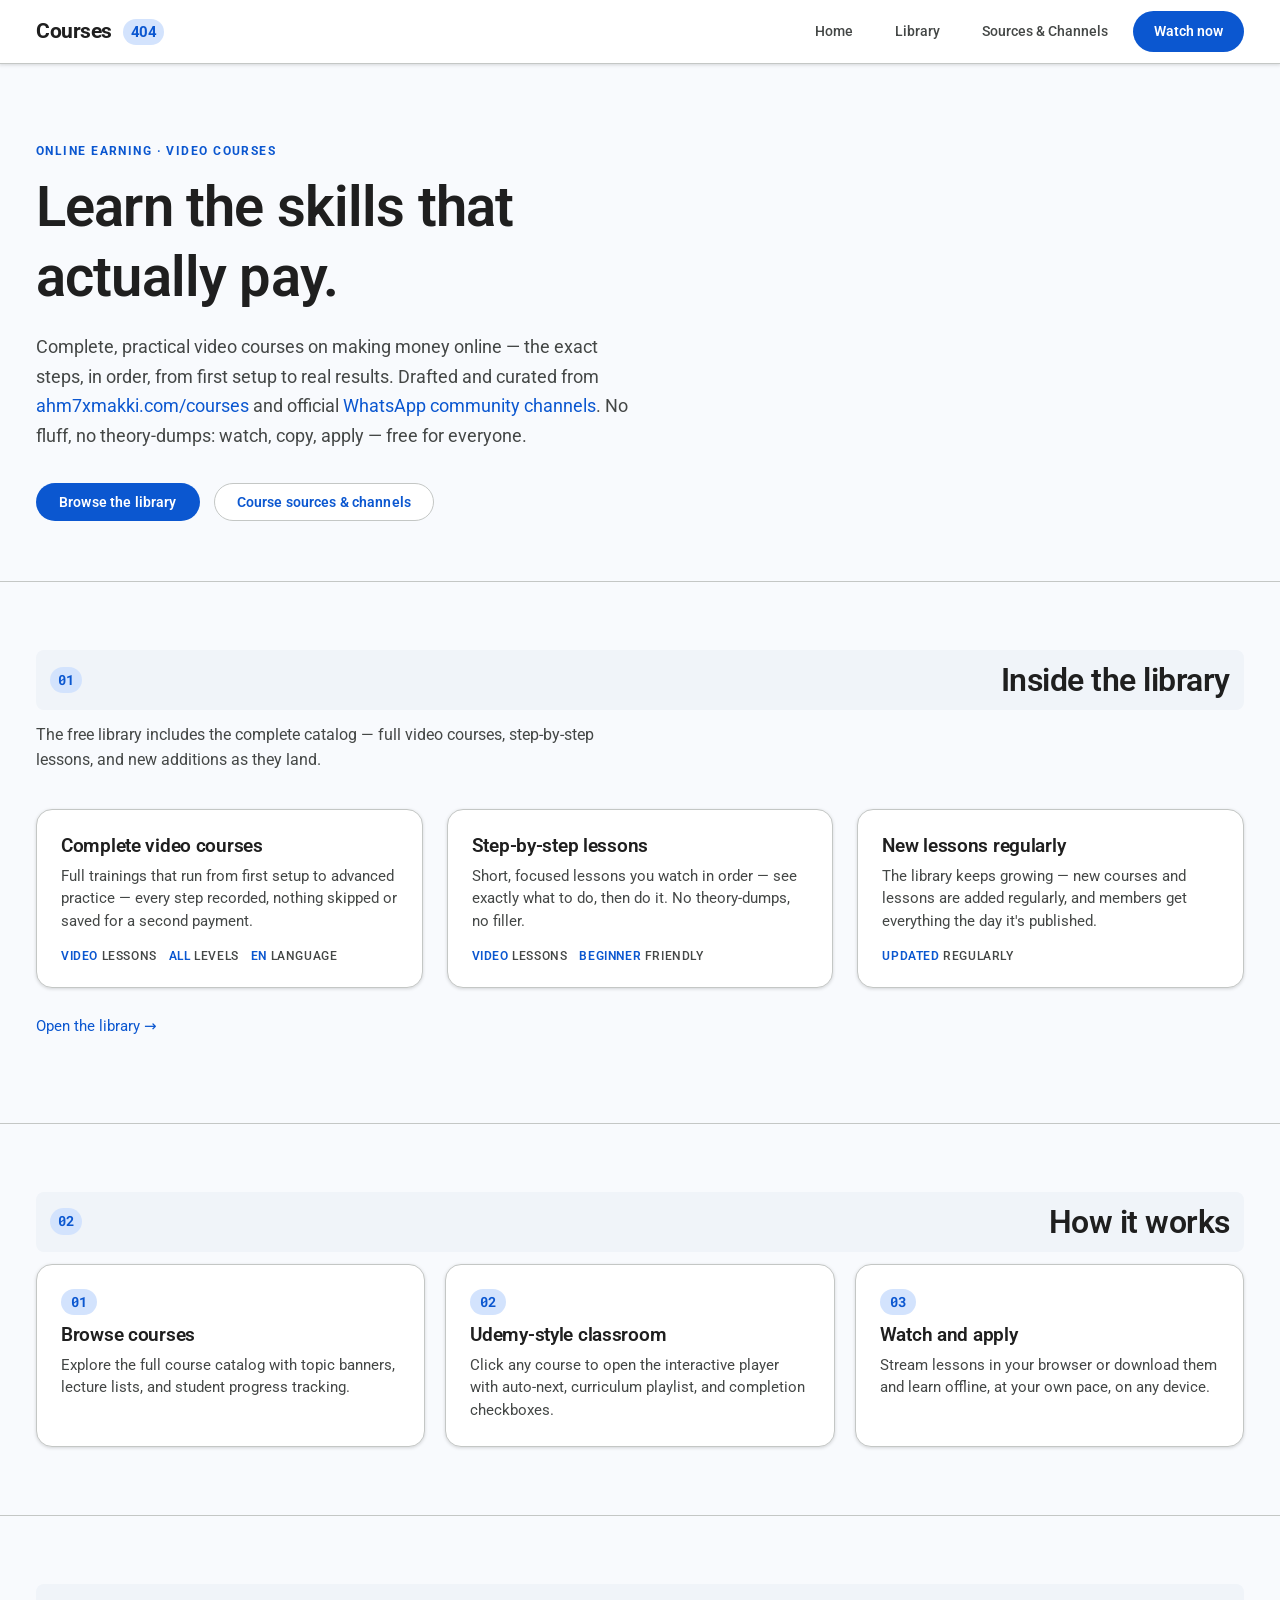
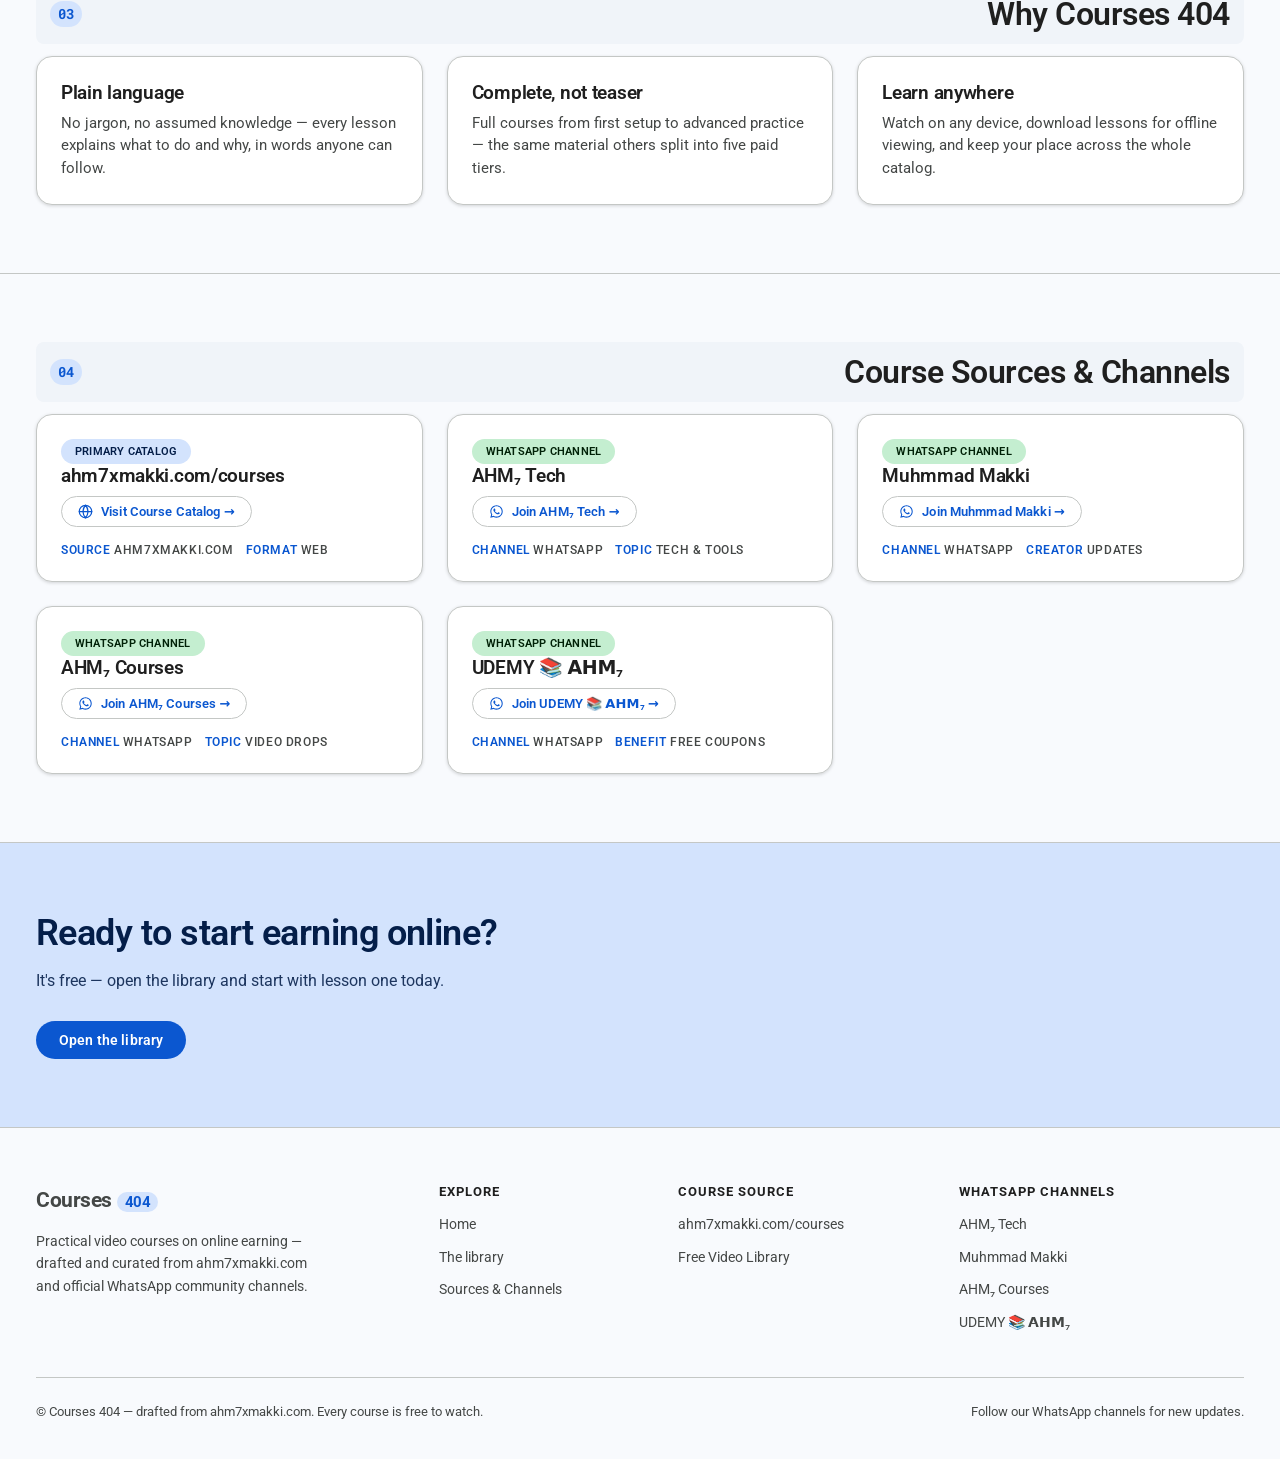
==== commit 129560df: "Harmonize library navigation with index nav and remove active nav tags" ====
--- a/docs/index.html
+++ b/docs/index.html
@@ -38,7 +38,7 @@
   <div class="container header-inner">
     <a class="brand" href="index.html">Courses&nbsp;<em>404</em></a>
     <nav class="site-nav" id="nav">
-      <a href="index.html" class="active">Home</a>
+      <a href="index.html">Home</a>
       <a href="library.html">Library</a>
       <a href="#sources">Sources &amp; Channels</a>
       <a class="nav-cta" href="library.html">Watch now</a>
--- a/docs/theme.css
+++ b/docs/theme.css
@@ -245,11 +245,6 @@
   text-decoration: none;
 }
 
-.site-nav a.active {
-  background: var(--md-sys-color-primary-container);
-  color: var(--md-sys-color-on-primary-container);
-  font-weight: 600;
-}
 
 .site-nav a.nav-cta {
   background: var(--md-sys-color-primary);
